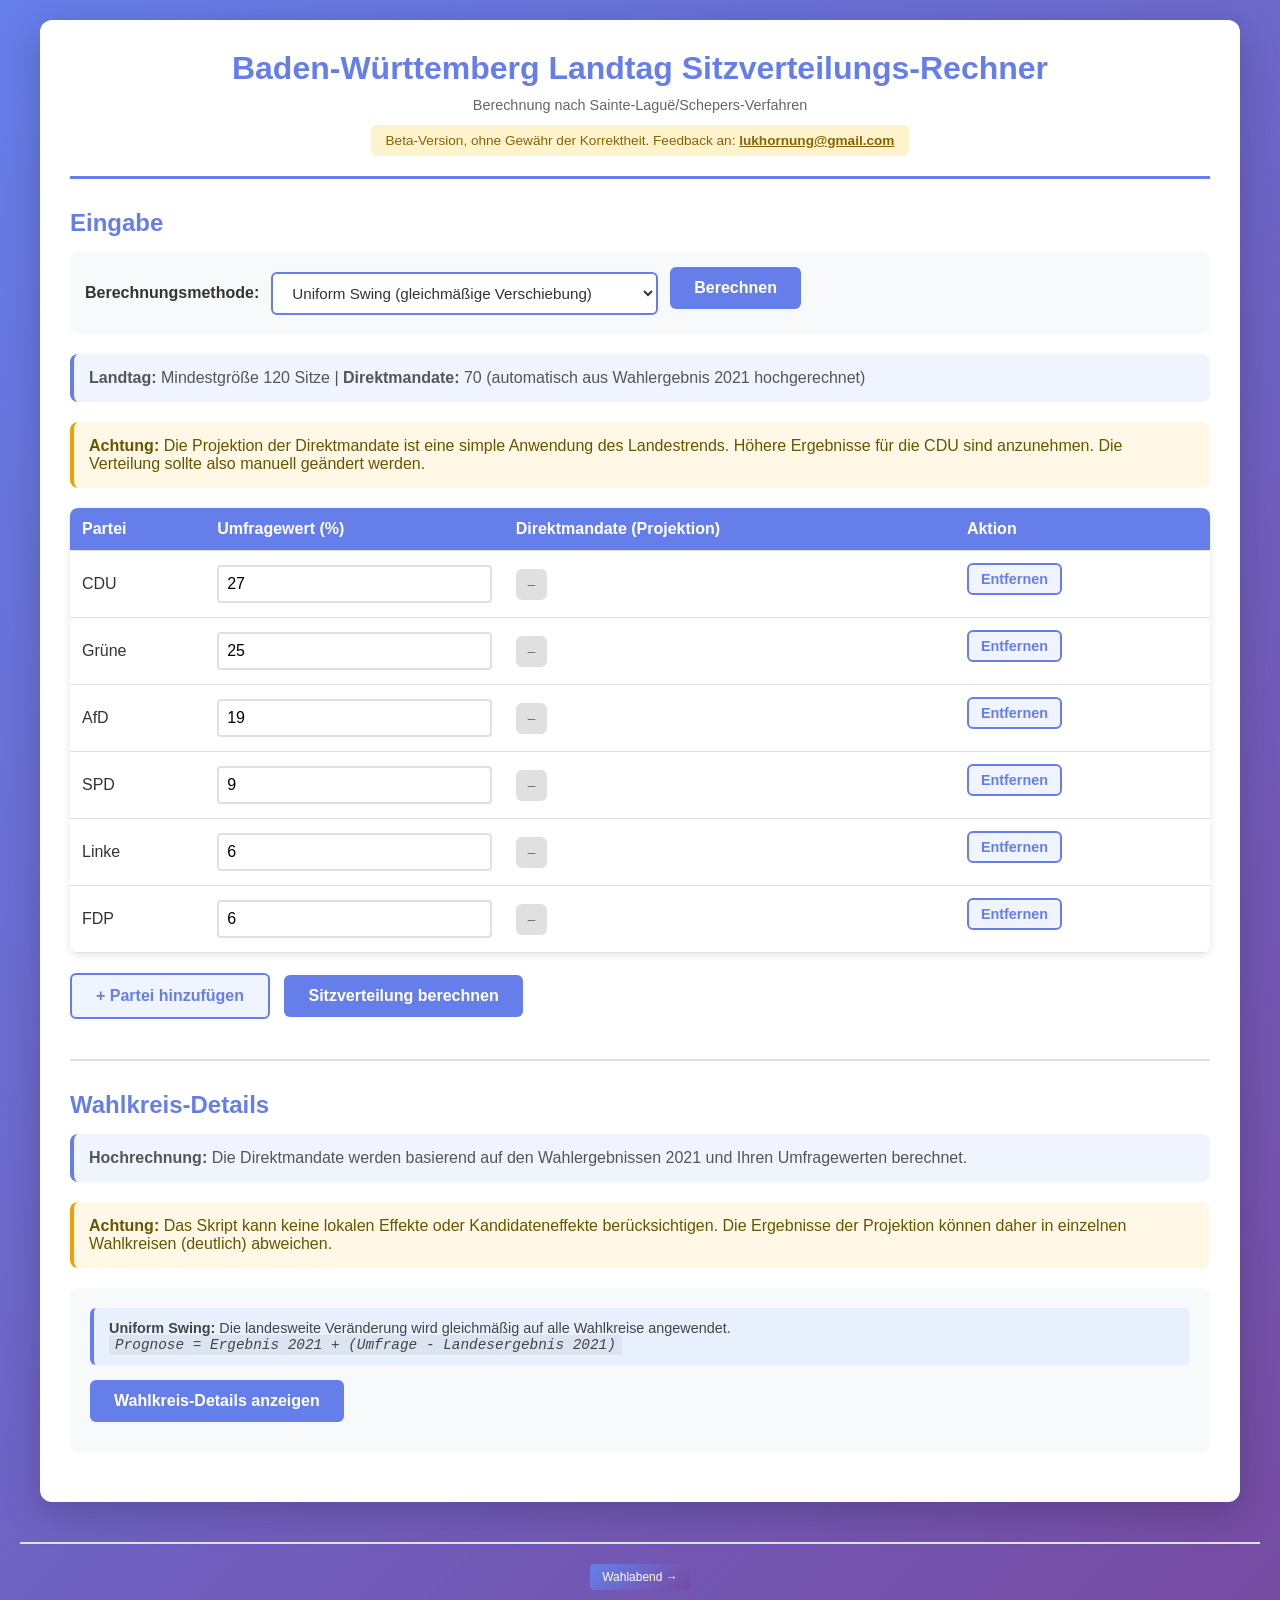
==== index.html @ ccde626b "Wahlabend-Seite überarbeitet und Styles erweitert" ====
<!DOCTYPE html>
<html lang="de">
<head>
    <meta charset="UTF-8">
    <meta name="viewport" content="width=device-width, initial-scale=1.0">
    <title>Baden-Württemberg Landtag Sitzverteilungs-Rechner</title>
    <link rel="stylesheet" href="styles.css">
</head>
<body>
    <div class="container">
        <header>
            <h1>Baden-Württemberg Landtag Sitzverteilungs-Rechner</h1>
            <p class="subtitle">Berechnung nach Sainte-Laguë/Schepers-Verfahren</p>
            <p class="beta-notice">Beta-Version, ohne Gewähr der Korrektheit. Feedback an: <a href="mailto:lukhornung@gmail.com">lukhornung@gmail.com</a></p>
        </header>

        <div class="input-section">
            <h2>Eingabe</h2>
            
            <div id="swing-method-container" class="swing-method-container">
                <label for="swing-method">Berechnungsmethode:</label>
                <select id="swing-method">
                    <option value="uniform">Uniform Swing (gleichmäßige Verschiebung)</option>
                    <option value="hybrid">Wahlkreis-Profil (historische Faktoren 2016/2021)</option>
                </select>
                <button id="calculate-direktmandate-btn" class="btn-primary" onclick="autoCalculateDirektmandate()">Berechnen</button>
            </div>
            
            <div class="info-box">
                <p><strong>Landtag:</strong> Mindestgröße 120 Sitze | <strong>Direktmandate:</strong> 70 (automatisch aus Wahlergebnis 2021 hochgerechnet)</p>
            </div>
            
            <div class="warning-box">
                <p><strong>Achtung:</strong> Die Projektion der Direktmandate ist eine simple Anwendung des Landestrends. Höhere Ergebnisse für die CDU sind anzunehmen. Die Verteilung sollte also manuell geändert werden.</p>
            </div>

            <table id="party-table" class="input-table">
                <thead>
                    <tr>
                        <th>Partei</th>
                        <th>Umfragewert (%)</th>
                        <th>Direktmandate (Projektion)</th>
                        <th>Aktion</th>
                    </tr>
                </thead>
                <tbody id="party-tbody">
                    <!-- Parties will be added here -->
                </tbody>
            </table>
            
            <button id="add-party-btn" class="btn-secondary">+ Partei hinzufügen</button>
            <button id="calculate-btn" class="btn-primary">Sitzverteilung berechnen</button>
            
            <div id="validation-message" class="validation-message"></div>
        </div>

        <div id="results-section" class="results-section hidden">
            <h2>Ergebnis</h2>
            
            <div class="summary-box">
                <div class="summary-item">
                    <span class="summary-label">Gesamtsitze:</span>
                    <span id="total-seats" class="summary-value">0</span>
                </div>
                <div class="summary-item">
                    <span class="summary-label">Überhangmandate:</span>
                    <span id="overhang-seats" class="summary-value">0</span>
                </div>
                <div class="summary-item">
                    <span class="summary-label">Ausgleichsmandate:</span>
                    <span id="compensation-seats" class="summary-value">0</span>
                </div>
            </div>

            <table id="results-table" class="results-table">
                <thead>
                    <tr>
                        <th>Partei</th>
                        <th>Zweitstimmen (%)</th>
                        <th>Direktmandate</th>
                        <th>Gesamtsitze</th>
                        <th>davon Überhang</th>
                        <th>davon Ausgleich</th>
                    </tr>
                </thead>
                <tbody id="results-tbody">
                    <!-- Results will be added here -->
                </tbody>
            </table>

            <div class="coalition-container">
                <h3>Koalitionsrechner</h3>
                <div class="coalition-selector">
                    <p>Wählen Sie die Parteien für Ihre Koalition:</p>
                    <div id="coalition-checkboxes" class="coalition-checkboxes">
                        <!-- Checkboxes will be added here -->
                    </div>
                    <button id="calculate-coalition-btn" class="btn-primary">Koalition berechnen</button>
                </div>
                <div id="coalition-results" class="coalition-results">
                    <!-- Coalition results will be shown here -->
                </div>
            </div>
        </div>

        <div class="prognose-section">
            <h2>Wahlkreis-Details</h2>
            <div class="info-box">
                <p><strong>Hochrechnung:</strong> Die Direktmandate werden basierend auf den Wahlergebnissen 2021 und Ihren Umfragewerten berechnet.</p>
            </div>
            <div class="warning-box">
                <p><strong>Achtung:</strong> Das Skript kann keine lokalen Effekte oder Kandidateneffekte berücksichtigen. Die Ergebnisse der Projektion können daher in einzelnen Wahlkreisen (deutlich) abweichen.</p>
            </div>
            
            <div class="prognose-controls">
                <div class="method-description" id="method-description">
                    <p><strong>Uniform Swing:</strong> Die landesweite Veränderung wird gleichmäßig auf alle Wahlkreise angewendet.<br>
                    <em>Prognose = Ergebnis 2021 + (Umfrage - Landesergebnis 2021)</em></p>
                </div>
                <button id="calculate-prognose-btn" class="btn-primary">Wahlkreis-Details anzeigen</button>
            </div>

            <div id="prognose-summary" class="prognose-summary hidden">
                <h3>Direktmandate-Verteilung</h3>
                <div id="prognose-mandate-overview" class="mandate-overview">
                    <!-- Übersicht wird hier eingefügt -->
                </div>
                <div class="prognose-changes">
                    <span id="prognose-changes-text"></span>
                </div>
            </div>

            <div id="wahlkreis-details" class="wahlkreis-details hidden">
                <div class="wahlkreis-header">
                    <h3>Alle 70 Wahlkreise</h3>
                    <button id="toggle-wahlkreise-btn" class="btn-secondary">Details anzeigen ▼</button>
                </div>
                <div id="wahlkreis-list" class="wahlkreis-list hidden">
                    <!-- Wahlkreis-Liste wird hier eingefügt -->
                </div>
            </div>
        </div>

        <!-- Wahlabend Section -->
        <div class="wahlabend-section hidden" id="wahlabend-section">
            <div class="wahlabend-login" id="wahlabend-login">
                <h2>Wahlabend</h2>
                <p class="wahlabend-description">Zugang zu Live-Wahlergebnissen aus allen Wahlkreisen</p>
                <div class="wahlabend-password-box">
                    <input type="password" id="wahlabend-password" placeholder="Passwort eingeben" autocomplete="off">
                    <button class="btn-primary" onclick="checkWahlabendPassword()">Zugang</button>
                </div>
                <div id="wahlabend-password-error" class="wahlabend-error hidden"></div>
            </div>
            
            <div class="wahlabend-content hidden" id="wahlabend-content">
                <h2>Live-Wahlergebnisse</h2>
                
                <div class="wahlabend-settings">
                    <div class="setting-item">
                        <label>
                            <input type="checkbox" id="use-dummy-data" checked onchange="toggleDummyData()">
                            Dummy-Daten verwenden (für Tests)
                        </label>
                    </div>
                    <div class="setting-item">
                        <button class="btn-primary" onclick="fetchWahlergebnisse()" id="fetch-results-btn">Daten abrufen</button>
                        <button class="btn-secondary" onclick="toggleWahlabendSection()">Schließen</button>
                    </div>
                    <div id="wahlabend-status" class="wahlabend-status"></div>
                </div>

                <div id="wahlabend-results" class="wahlabend-results hidden">
                    <div class="wahlabend-summary">
                        <h3>Direktmandate-Übersicht</h3>
                        <div id="wahlabend-mandate-overview" class="mandate-overview">
                            <!-- Wird dynamisch gefüllt -->
                        </div>
                    </div>

                    <div class="wahlabend-details">
                        <h3>Alle 70 Wahlkreise</h3>
                        <div class="wahlabend-table-container">
                            <table id="wahlabend-table" class="wahlabend-table">
                                <thead>
                                    <tr>
                                        <th>WK</th>
                                        <th>Name</th>
                                        <th>Gewinner</th>
                                        <th>Auszählung</th>
                                        <th>Erststimmen</th>
                                        <th>Vorsprung</th>
                                        <th>Wahrscheinlichkeit</th>
                                        <th>Schnellmeldungen</th>
                                        <th>Status</th>
                                    </tr>
                                </thead>
                                <tbody id="wahlabend-tbody">
                                    <!-- Wird dynamisch gefüllt -->
                                </tbody>
                            </table>
                        </div>
                    </div>
                </div>
            </div>
        </div>
    </div>

    <!-- Wahlkreis Detail Modal -->
    <div id="wahlkreis-modal" class="modal hidden">
        <div class="modal-content">
            <div class="modal-header">
                <h3 id="modal-wahlkreis-name">Wahlkreis</h3>
                <button class="modal-close" onclick="closeWahlkreisModal()">&times;</button>
            </div>
            <div class="modal-body">
                <div class="comparison-container">
                    <div class="comparison-column">
                        <h4>Ergebnis 2021</h4>
                        <div id="modal-ergebnis-2021" class="ergebnis-bars">
                            <!-- 2021 Ergebnisse -->
                        </div>
                        <div class="gewinner-info">
                            <strong>Gewinner:</strong> <span id="modal-gewinner-2021"></span>
                        </div>
                    </div>
                    <div class="comparison-column">
                        <h4>Prognose 2026</h4>
                        <div id="modal-ergebnis-2026" class="ergebnis-bars">
                            <!-- 2026 Prognose -->
                        </div>
                        <div class="gewinner-info">
                            <strong>Gewinner:</strong> <span id="modal-gewinner-2026"></span>
                        </div>
                    </div>
                </div>
            </div>
        </div>
    </div>

    <!-- Footer with Wahlabend Button -->
    <footer class="page-footer">
        <a href="wahlabend.html" class="wahlabend-toggle" style="text-decoration:none">Wahlabend →</a>
    </footer>

    <script src="script.js"></script>
</body>
</html>
---- styles.css ----
* {
    margin: 0;
    padding: 0;
    box-sizing: border-box;
}

body {
    font-family: -apple-system, BlinkMacSystemFont, 'Segoe UI', Roboto, 'Helvetica Neue', Arial, sans-serif;
    background: linear-gradient(135deg, #667eea 0%, #764ba2 100%);
    min-height: 100vh;
    padding: 20px;
    color: #333;
}

.container {
    max-width: 1200px;
    margin: 0 auto;
    background: white;
    border-radius: 12px;
    box-shadow: 0 10px 40px rgba(0, 0, 0, 0.2);
    padding: 30px;
}

header {
    text-align: center;
    margin-bottom: 30px;
    padding-bottom: 20px;
    border-bottom: 3px solid #667eea;
}

header h1 {
    color: #667eea;
    font-size: 2em;
    margin-bottom: 10px;
}

.subtitle {
    color: #666;
    font-size: 0.9em;
}

.beta-notice {
    margin-top: 12px;
    padding: 8px 15px;
    background: #fff3cd;
    color: #856404;
    border-radius: 6px;
    font-size: 0.85em;
    display: inline-block;
}

.beta-notice a {
    color: #856404;
    font-weight: 600;
}

.input-section {
    margin-bottom: 30px;
}

/* Mode Selector Styles */

.swing-method-container {
    display: flex;
    align-items: center;
    gap: 12px;
    margin-bottom: 20px;
    padding: 15px;
    background: #f8f9fa;
    border-radius: 8px;
    flex-wrap: wrap;
}

.swing-method-container label {
    font-weight: 600;
    color: #333;
}

.swing-method-container select {
    padding: 10px 15px;
    border: 2px solid #667eea;
    border-radius: 6px;
    font-size: 0.95em;
    background: white;
    color: #333;
    cursor: pointer;
    min-width: 280px;
}

.swing-method-container select:focus {
    outline: none;
    border-color: #764ba2;
}

.info-box {
    background: #f0f4ff;
    padding: 15px;
    border-radius: 8px;
    margin-bottom: 20px;
    border-left: 4px solid #667eea;
}

.info-box p {
    margin: 0;
    color: #555;
}

.warning-box {
    background: #fff8e6;
    padding: 15px;
    border-radius: 8px;
    margin-bottom: 20px;
    border-left: 4px solid #f0a000;
}

.warning-box p {
    margin: 0;
    color: #665500;
}

h2 {
    color: #667eea;
    margin-bottom: 15px;
    font-size: 1.5em;
}

h3 {
    color: #667eea;
    margin-bottom: 15px;
    font-size: 1.2em;
}

.input-table {
    width: 100%;
    border-collapse: collapse;
    margin-bottom: 20px;
    background: white;
    box-shadow: 0 2px 8px rgba(0, 0, 0, 0.1);
    border-radius: 8px;
    overflow: hidden;
}

.input-table thead {
    background: #667eea;
    color: white;
}

.input-table th,
.input-table td {
    padding: 12px;
    text-align: left;
    border-bottom: 1px solid #e0e0e0;
}

.input-table th {
    font-weight: 600;
}

.input-table tbody tr:hover {
    background: #f8f9ff;
}

.input-table input {
    width: 100%;
    padding: 8px;
    border: 2px solid #e0e0e0;
    border-radius: 4px;
    font-size: 1em;
    transition: border-color 0.3s;
}

.input-table input:focus {
    outline: none;
    border-color: #667eea;
}

.btn-primary,
.btn-secondary {
    padding: 12px 24px;
    border: none;
    border-radius: 6px;
    font-size: 1em;
    font-weight: 600;
    cursor: pointer;
    transition: all 0.3s;
    margin-right: 10px;
    margin-bottom: 10px;
}

.btn-primary {
    background: #667eea;
    color: white;
}

.btn-primary:hover {
    background: #5568d3;
    transform: translateY(-2px);
    box-shadow: 0 4px 12px rgba(102, 126, 234, 0.4);
}

.btn-secondary {
    background: #f0f4ff;
    color: #667eea;
    border: 2px solid #667eea;
}

.btn-secondary:hover {
    background: #e0e8ff;
}

.validation-message {
    margin-top: 15px;
    padding: 12px;
    border-radius: 6px;
    display: none;
}

.validation-message.error {
    display: block;
    background: #fee;
    color: #c33;
    border-left: 4px solid #c33;
}

.validation-message.success {
    display: block;
    background: #efe;
    color: #3c3;
    border-left: 4px solid #3c3;
}

.results-section {
    margin-top: 30px;
    padding-top: 30px;
    border-top: 2px solid #e0e0e0;
}

.results-section.hidden {
    display: none;
}

.summary-box {
    display: flex;
    gap: 20px;
    margin-bottom: 25px;
    flex-wrap: wrap;
}

.summary-item {
    flex: 1;
    min-width: 200px;
    background: linear-gradient(135deg, #667eea 0%, #764ba2 100%);
    color: white;
    padding: 20px;
    border-radius: 8px;
    text-align: center;
    box-shadow: 0 4px 12px rgba(102, 126, 234, 0.3);
}

.summary-label {
    display: block;
    font-size: 0.9em;
    opacity: 0.9;
    margin-bottom: 8px;
}

.summary-value {
    display: block;
    font-size: 2em;
    font-weight: bold;
}

.results-table {
    width: 100%;
    border-collapse: collapse;
    margin-bottom: 30px;
    background: white;
    box-shadow: 0 2px 8px rgba(0, 0, 0, 0.1);
    border-radius: 8px;
    overflow: hidden;
}

.results-table thead {
    background: #667eea;
    color: white;
}

.results-table th,
.results-table td {
    padding: 12px;
    text-align: left;
    border-bottom: 1px solid #e0e0e0;
}

.results-table th {
    font-weight: 600;
}

.results-table tbody tr:hover {
    background: #f8f9ff;
}

.results-table .party-name {
    font-weight: 600;
}

.visualization-container {
    margin-top: 30px;
}

.parliament-visualization {
    background: #f8f9fa;
    border-radius: 12px;
    padding: 30px;
    min-height: 500px;
    display: flex;
    flex-direction: column;
    align-items: center;
    justify-content: flex-start;
    position: relative;
}

#parliament-canvas {
    max-width: 100%;
    width: 100%;
    height: auto;
    display: block;
    border-radius: 8px;
}

.parliament-legend {
    margin-top: 20px;
    display: flex;
    flex-wrap: wrap;
    gap: 15px;
    justify-content: center;
    width: 100%;
}

.legend-item {
    display: flex;
    align-items: center;
    gap: 8px;
    padding: 8px 12px;
    background: white;
    border-radius: 6px;
    box-shadow: 0 2px 4px rgba(0, 0, 0, 0.1);
}

.legend-color {
    width: 20px;
    height: 20px;
    border-radius: 4px;
    display: inline-block;
}

.legend-text {
    font-size: 0.9em;
    font-weight: 500;
}

.coalition-container {
    margin-top: 30px;
    padding-top: 30px;
    border-top: 2px solid #e0e0e0;
}

.coalition-selector {
    background: #f8f9fa;
    padding: 20px;
    border-radius: 8px;
    margin-bottom: 20px;
}

.coalition-selector p {
    margin-bottom: 15px;
    font-weight: 600;
    color: #333;
}

.coalition-checkboxes {
    display: flex;
    flex-wrap: wrap;
    gap: 15px;
    margin-bottom: 20px;
}

.coalition-checkbox-wrapper {
    display: flex;
    align-items: center;
}

.coalition-checkbox {
    margin-right: 8px;
    width: 18px;
    height: 18px;
    cursor: pointer;
}

.coalition-label {
    display: flex;
    align-items: center;
    gap: 8px;
    cursor: pointer;
    font-size: 0.95em;
    user-select: none;
}

.coalition-results {
    margin-top: 15px;
}

.coalition-message {
    padding: 15px;
    background: #fff3cd;
    border-left: 4px solid #ffc107;
    border-radius: 4px;
    color: #856404;
}

.coalition-card {
    background: white;
    border-radius: 8px;
    padding: 15px;
    box-shadow: 0 2px 8px rgba(0, 0, 0, 0.1);
    border-left: 4px solid #667eea;
    transition: transform 0.2s, box-shadow 0.2s;
}

.coalition-card:hover {
    transform: translateY(-2px);
    box-shadow: 0 4px 12px rgba(0, 0, 0, 0.15);
}

.coalition-card.majority {
    border-left-color: #28a745;
    background: linear-gradient(to right, #f0fff4 0%, white 10%);
}

.coalition-card.minority {
    border-left-color: #dc3545;
    background: linear-gradient(to right, #fff5f5 0%, white 10%);
}

.coalition-title {
    font-weight: 600;
    font-size: 1.1em;
    margin-bottom: 8px;
    color: #333;
}

.coalition-parties {
    font-size: 0.9em;
    color: #666;
    margin-bottom: 8px;
}

.coalition-seats {
    font-size: 1.2em;
    font-weight: bold;
    color: #667eea;
}

.coalition-card.majority .coalition-seats {
    color: #28a745;
}

.coalition-card.minority .coalition-seats {
    color: #dc3545;
}

.coalition-status {
    font-size: 0.85em;
    margin-top: 5px;
    font-weight: 600;
}

.coalition-card.majority .coalition-status {
    color: #28a745;
}

.coalition-card.minority .coalition-status {
    color: #dc3545;
}

.coalition-details {
    font-size: 0.85em;
    color: #666;
    margin: 8px 0;
    line-height: 1.6;
}

/* Party colors */
.party-cdu { background: #000000; }
.party-gruene { background: #64a12d; }
.party-spd { background: #e3000f; }
.party-afd { background: #009ee0; }
.party-fdp { background: #ffed00; color: #333; }
.party-linke { background: #be3075; }
.party-other { background: #888888; }

@media (max-width: 768px) {
    .container {
        padding: 15px;
    }
    
    header h1 {
        font-size: 1.5em;
    }
    
    .input-table,
    .results-table {
        font-size: 0.9em;
    }
    
    .input-table th,
    .input-table td,
    .results-table th,
    .results-table td {
        padding: 8px;
    }
    
    .summary-box {
        flex-direction: column;
    }
    
    .seat {
        width: 30px;
        height: 30px;
        font-size: 0.75em;
    }
}

.hidden {
    display: none !important;
}

/* Direktmandate Cell Styles */
.direktmandate-cell {
    text-align: center;
}

.direktmandate-value {
    display: inline-block;
    background: #667eea;
    color: white;
    padding: 8px 16px;
    border-radius: 6px;
    font-weight: bold;
    font-size: 1.1em;
    min-width: 40px;
}

.direktmandate-placeholder {
    display: inline-block;
    background: #e0e0e0;
    color: #666;
    padding: 8px 12px;
    border-radius: 6px;
    font-size: 0.85em;
    font-style: italic;
}

/* Prognose Section Styles */
.prognose-section {
    margin-top: 30px;
    padding-top: 30px;
    border-top: 2px solid #e0e0e0;
}

.prognose-controls {
    background: #f8f9fa;
    padding: 20px;
    border-radius: 8px;
    margin-bottom: 20px;
}

.swing-selector {
    display: flex;
    align-items: center;
    gap: 12px;
    margin-bottom: 15px;
    flex-wrap: wrap;
}

.swing-selector label {
    font-weight: 600;
    color: #333;
}

.swing-selector select {
    padding: 10px 15px;
    border: 2px solid #e0e0e0;
    border-radius: 6px;
    font-size: 1em;
    background: white;
    cursor: pointer;
    min-width: 300px;
}

.swing-selector select:focus {
    outline: none;
    border-color: #667eea;
}

.method-info {
    cursor: help;
    color: #667eea;
    font-size: 1.2em;
}

.method-description {
    background: #e8f0fe;
    padding: 12px 15px;
    border-radius: 6px;
    margin-bottom: 15px;
    border-left: 4px solid #667eea;
    font-size: 0.9em;
}

.method-description p {
    margin: 0;
    color: #444;
}

.method-description em {
    font-family: 'Courier New', monospace;
    background: rgba(0,0,0,0.05);
    padding: 2px 6px;
    border-radius: 3px;
}

.prognose-summary {
    background: white;
    border: 2px solid #667eea;
    border-radius: 8px;
    padding: 20px;
    margin-bottom: 20px;
}

.prognose-summary h3 {
    margin-top: 0;
    color: #667eea;
}

.mandate-overview {
    display: flex;
    flex-wrap: wrap;
    gap: 15px;
    margin-bottom: 15px;
}

.mandate-card {
    background: #f8f9fa;
    border-radius: 8px;
    padding: 15px 20px;
    min-width: 120px;
    text-align: center;
    border-left: 4px solid #888;
    transition: transform 0.2s;
}

.mandate-card:hover {
    transform: translateY(-2px);
}

.mandate-card.party-cdu { border-left-color: #000000; }
.mandate-card.party-gruene { border-left-color: #64a12d; }
.mandate-card.party-spd { border-left-color: #e3000f; }
.mandate-card.party-afd { border-left-color: #009ee0; }
.mandate-card.party-fdp { border-left-color: #ffed00; }
.mandate-card.party-linke { border-left-color: #be3075; }

.mandate-card .party-name {
    font-weight: 600;
    margin-bottom: 5px;
    color: #333;
}

.mandate-card .mandate-count {
    font-size: 2em;
    font-weight: bold;
    color: #667eea;
}

.mandate-card .mandate-change {
    font-size: 0.85em;
    margin-top: 5px;
}

.mandate-card .mandate-change.positive {
    color: #28a745;
}

.mandate-card .mandate-change.negative {
    color: #dc3545;
}

.mandate-card .mandate-change.neutral {
    color: #666;
}

.prognose-changes {
    background: #fff3cd;
    padding: 10px 15px;
    border-radius: 6px;
    font-size: 0.9em;
    color: #856404;
}

.wahlkreis-details {
    background: #f8f9fa;
    border-radius: 8px;
    padding: 15px 20px;
}

.wahlkreis-header {
    display: flex;
    justify-content: space-between;
    align-items: center;
    margin-bottom: 10px;
}

.wahlkreis-header h3 {
    margin: 0;
}

.wahlkreis-list {
    max-height: 500px;
    overflow-y: auto;
    border: 1px solid #e0e0e0;
    border-radius: 6px;
    background: white;
}

.wahlkreis-item {
    display: flex;
    justify-content: space-between;
    align-items: center;
    padding: 12px 15px;
    border-bottom: 1px solid #f0f0f0;
    transition: background 0.2s;
}

.wahlkreis-item:last-child {
    border-bottom: none;
}

.wahlkreis-item:hover {
    background: #f8f9ff;
}

.wahlkreis-item.changed {
    background: #fff8e6;
}

.wahlkreis-item.changed:hover {
    background: #fff3cd;
}

.wahlkreis-info {
    flex: 1;
}

.wahlkreis-name {
    font-weight: 600;
    color: #333;
}

.wahlkreis-id {
    font-size: 0.85em;
    color: #666;
    margin-left: 8px;
}

.wahlkreis-result {
    display: flex;
    align-items: center;
    gap: 15px;
}

.wahlkreis-winner {
    padding: 4px 12px;
    border-radius: 4px;
    font-weight: 600;
    font-size: 0.9em;
    color: white;
}

.wahlkreis-winner.party-cdu { background: #000000; }
.wahlkreis-winner.party-gruene { background: #64a12d; }
.wahlkreis-winner.party-spd { background: #e3000f; }
.wahlkreis-winner.party-afd { background: #009ee0; }
.wahlkreis-winner.party-fdp { background: #ffed00; color: #333; }
.wahlkreis-winner.party-linke { background: #be3075; }

.wahlkreis-margin {
    font-size: 0.85em;
    color: #666;
    min-width: 80px;
    text-align: right;
}

.wahlkreis-change {
    font-size: 0.8em;
    padding: 2px 8px;
    border-radius: 3px;
    background: #dc3545;
    color: white;
}

/* Wahlkreis Modal Styles */
.modal {
    position: fixed;
    top: 0;
    left: 0;
    width: 100%;
    height: 100%;
    background: rgba(0, 0, 0, 0.6);
    display: flex;
    align-items: center;
    justify-content: center;
    z-index: 1000;
}

.modal.hidden {
    display: none;
}

.modal-content {
    background: white;
    border-radius: 12px;
    max-width: 700px;
    width: 90%;
    max-height: 90vh;
    overflow-y: auto;
    box-shadow: 0 20px 60px rgba(0, 0, 0, 0.3);
}

.modal-header {
    display: flex;
    justify-content: space-between;
    align-items: center;
    padding: 20px 25px;
    border-bottom: 2px solid #667eea;
    background: linear-gradient(135deg, #667eea 0%, #764ba2 100%);
    color: white;
    border-radius: 12px 12px 0 0;
}

.modal-header h3 {
    margin: 0;
    font-size: 1.3em;
    color: white;
}

.modal-close {
    background: none;
    border: none;
    font-size: 2em;
    color: white;
    cursor: pointer;
    line-height: 1;
    padding: 0;
    opacity: 0.8;
    transition: opacity 0.2s;
}

.modal-close:hover {
    opacity: 1;
}

.modal-body {
    padding: 25px;
}

.comparison-container {
    display: grid;
    grid-template-columns: 1fr 1fr;
    gap: 25px;
}

.comparison-column {
    background: #f8f9fa;
    border-radius: 8px;
    padding: 20px;
}

.comparison-column h4 {
    margin: 0 0 15px 0;
    color: #667eea;
    font-size: 1.1em;
    text-align: center;
    padding-bottom: 10px;
    border-bottom: 2px solid #e0e0e0;
}

.ergebnis-bars {
    display: flex;
    flex-direction: column;
    gap: 10px;
}

.ergebnis-row {
    display: flex;
    align-items: center;
    gap: 10px;
}

.ergebnis-party {
    width: 60px;
    font-weight: 600;
    font-size: 0.9em;
}

.ergebnis-bar-container {
    flex: 1;
    height: 24px;
    background: #e0e0e0;
    border-radius: 4px;
    overflow: hidden;
    position: relative;
}

.ergebnis-bar {
    height: 100%;
    border-radius: 4px;
    transition: width 0.3s ease;
}

.ergebnis-bar.party-cdu { background: #000000; }
.ergebnis-bar.party-gruene { background: #64a12d; }
.ergebnis-bar.party-spd { background: #e3000f; }
.ergebnis-bar.party-afd { background: #009ee0; }
.ergebnis-bar.party-fdp { background: #ffed00; }
.ergebnis-bar.party-linke { background: #be3075; }

.ergebnis-value {
    width: 50px;
    text-align: right;
    font-weight: 600;
    font-size: 0.9em;
}

.gewinner-info {
    margin-top: 15px;
    padding-top: 15px;
    border-top: 2px solid #e0e0e0;
    text-align: center;
    font-size: 1em;
}

.gewinner-info span {
    display: inline-block;
    padding: 4px 12px;
    border-radius: 4px;
    color: white;
    font-weight: 600;
    margin-left: 8px;
}

.gewinner-info span.party-cdu { background: #000000; }
.gewinner-info span.party-gruene { background: #64a12d; }
.gewinner-info span.party-spd { background: #e3000f; }
.gewinner-info span.party-afd { background: #009ee0; }
.gewinner-info span.party-fdp { background: #ffed00; color: #333; }
.gewinner-info span.party-linke { background: #be3075; }

.wahlkreis-item {
    cursor: pointer;
}

.wahlkreis-item:hover {
    background: #e8f0fe;
}

/* Wahlabend Section Styles */
.wahlabend-section {
    margin-top: 40px;
    padding-top: 30px;
    border-top: 3px solid #667eea;
}

.wahlabend-login {
    background: linear-gradient(135deg, #667eea 0%, #764ba2 100%);
    color: white;
    padding: 30px;
    border-radius: 12px;
    text-align: center;
    box-shadow: 0 4px 12px rgba(102, 126, 234, 0.3);
}

.wahlabend-login h2 {
    color: white;
    margin-bottom: 10px;
}

.wahlabend-description {
    margin-bottom: 20px;
    opacity: 0.9;
    font-size: 0.95em;
}

.wahlabend-password-box {
    display: flex;
    gap: 10px;
    max-width: 400px;
    margin: 0 auto;
    flex-wrap: wrap;
    justify-content: center;
}

.wahlabend-password-box input {
    flex: 1;
    min-width: 200px;
    padding: 12px 15px;
    border: 2px solid rgba(255, 255, 255, 0.3);
    border-radius: 6px;
    font-size: 1em;
    background: rgba(255, 255, 255, 0.95);
    color: #333;
}

.wahlabend-password-box input:focus {
    outline: none;
    border-color: white;
    background: white;
}

.wahlabend-error {
    margin-top: 15px;
    padding: 10px 15px;
    background: rgba(220, 53, 69, 0.9);
    border-radius: 6px;
    font-size: 0.9em;
}

.wahlabend-content {
    background: white;
    border-radius: 12px;
    padding: 25px;
    margin-top: 20px;
    box-shadow: 0 2px 8px rgba(0, 0, 0, 0.1);
}

.wahlabend-content h2 {
    margin-top: 0;
}

.wahlabend-settings {
    background: #f8f9fa;
    padding: 20px;
    border-radius: 8px;
    margin-bottom: 25px;
    display: flex;
    flex-wrap: wrap;
    gap: 15px;
    align-items: center;
}

.setting-item {
    display: flex;
    align-items: center;
    gap: 10px;
}

.setting-item label {
    font-weight: 600;
    color: #333;
    white-space: nowrap;
}

.setting-item input {
    padding: 10px 15px;
    border: 2px solid #667eea;
    border-radius: 6px;
    font-size: 1em;
    width: 150px;
}

.setting-item input:focus {
    outline: none;
    border-color: #764ba2;
}

.wahlabend-status {
    width: 100%;
    padding: 10px 15px;
    border-radius: 6px;
    font-size: 0.9em;
    margin-top: 10px;
}

.wahlabend-status.info {
    background: #e8f0fe;
    color: #1967d2;
    border-left: 4px solid #1967d2;
}

.wahlabend-status.error {
    background: #fee;
    color: #c33;
    border-left: 4px solid #c33;
}

.wahlabend-status.success {
    background: #efe;
    color: #3c3;
    border-left: 4px solid #3c3;
}

.wahlabend-results {
    margin-top: 25px;
}

.wahlabend-summary {
    margin-bottom: 30px;
}

.wahlabend-summary h3 {
    margin-bottom: 15px;
}

.wahlabend-details h3 {
    margin-bottom: 15px;
}

.wahlabend-table-container {
    overflow-x: auto;
    border-radius: 8px;
    box-shadow: 0 2px 8px rgba(0, 0, 0, 0.1);
}

.wahlabend-table {
    width: 100%;
    border-collapse: collapse;
    background: white;
    min-width: 800px;
}

.wahlabend-table thead {
    background: #667eea;
    color: white;
    position: sticky;
    top: 0;
}

.wahlabend-table th,
.wahlabend-table td {
    padding: 12px;
    text-align: left;
    border-bottom: 1px solid #e0e0e0;
}

.wahlabend-table th {
    font-weight: 600;
    font-size: 0.9em;
}

.wahlabend-table tbody tr:hover {
    background: #f8f9ff;
}

.wahlabend-table tbody tr.pending {
    opacity: 0.6;
    background: #f8f9fa;
}

.wahlabend-table tbody tr.error {
    background: #fff5f5;
}

.wahlabend-table .wk-id {
    font-weight: 600;
    color: #667eea;
    text-align: center;
    width: 50px;
}

.wahlabend-table .wk-name {
    font-weight: 600;
    min-width: 150px;
}

.wahlabend-table .wk-winner {
    padding: 4px 10px;
    border-radius: 4px;
    font-weight: 600;
    font-size: 0.9em;
    color: white;
    display: inline-block;
    min-width: 60px;
    text-align: center;
}

.wahlabend-table .wk-winner.party-cdu { background: #000000; }
.wahlabend-table .wk-winner.party-gruene { background: #64a12d; }
.wahlabend-table .wk-winner.party-spd { background: #e3000f; }
.wahlabend-table .wk-winner.party-afd { background: #009ee0; }
.wahlabend-table .wk-winner.party-fdp { background: #ffed00; color: #333; }
.wahlabend-table .wk-winner.party-linke { background: #be3075; }
.wahlabend-table .wk-winner.party-other { background: #888888; }

.wahlabend-table .wk-stimmen {
    text-align: right;
    font-family: 'Courier New', monospace;
    font-size: 0.9em;
}

.wahlabend-table .wk-auszahlung {
    text-align: right;
    font-weight: 600;
    color: #764ba2;
    font-size: 0.9em;
}

.wahlabend-table .wk-vorsprung {
    text-align: right;
    font-weight: 600;
    color: #667eea;
}

.wahlabend-table .wk-wahrscheinlichkeit {
    text-align: right;
    font-weight: 600;
    font-size: 0.9em;
}

.wahlabend-table .wk-wahrscheinlichkeit.probability-high {
    color: #28a745;
}

.wahlabend-table .wk-wahrscheinlichkeit.probability-medium {
    color: #ffc107;
}

.wahlabend-table .wk-wahrscheinlichkeit.probability-low {
    color: #fd7e14;
}

.wahlabend-table .wk-wahrscheinlichkeit.probability-very-low {
    color: #dc3545;
}

.wahlabend-table .wk-schnellmeldungen {
    text-align: center;
    font-size: 0.85em;
    color: #666;
}

.wahlabend-table .wk-status {
    text-align: center;
    font-size: 0.85em;
}

.wahlabend-table .status-badge {
    display: inline-block;
    padding: 4px 8px;
    border-radius: 4px;
    font-weight: 600;
    font-size: 0.8em;
}

.status-badge.complete {
    background: #d4edda;
    color: #155724;
}

.status-badge.partial {
    background: #fff3cd;
    color: #856404;
}

.status-badge.pending {
    background: #e2e3e5;
    color: #383d41;
}

.status-badge.error {
    background: #f8d7da;
    color: #721c24;
}

/* Footer */
.page-footer {
    margin-top: 40px;
    padding-top: 20px;
    border-top: 2px solid #e0e0e0;
    text-align: center;
}

/* Wahlabend Toggle Button */
.wahlabend-toggle {
    padding: 6px 12px;
    background: linear-gradient(135deg, #667eea 0%, #764ba2 100%);
    color: white;
    border: none;
    border-radius: 4px;
    font-size: 0.75em;
    font-weight: 500;
    cursor: pointer;
    transition: all 0.2s;
    display: inline-block;
}

.wahlabend-toggle:hover {
    background: linear-gradient(135deg, #5568d3 0%, #6a4190 100%);
    transform: translateY(-1px);
}

.wahlabend-toggle:active {
    transform: translateY(0);
}

@media (max-width: 768px) {
    .comparison-container {
        grid-template-columns: 1fr;
    }
    
    .swing-selector {
        flex-direction: column;
        align-items: flex-start;
    }
    
    .swing-selector select {
        min-width: 100%;
    }
    
    .mandate-overview {
        justify-content: center;
    }
    
    .wahlkreis-item {
        flex-direction: column;
        align-items: flex-start;
        gap: 10px;
    }
    
    .wahlkreis-result {
        width: 100%;
        justify-content: space-between;
    }
    
    .wahlabend-password-box {
        flex-direction: column;
    }
    
    .wahlabend-password-box input {
        width: 100%;
    }
    
    .wahlabend-settings {
        flex-direction: column;
        align-items: flex-start;
    }
    
    .setting-item {
        width: 100%;
        flex-direction: column;
        align-items: flex-start;
    }
    
    .setting-item input {
        width: 100%;
    }
    
    .wahlabend-table-container {
        overflow-x: scroll;
    }
    
    .wahlabend-toggle {
        padding: 5px 10px;
        font-size: 0.7em;
    }
}

/* ============================================================
   WAHLABEND STANDALONE PAGE (wahlabend.html)
   ============================================================ */

/* Datenquelle-Panel */
.wa-datasource {
    background: #f8f9fa;
    border: 1px solid #dee2e6;
    border-radius: 10px;
    padding: 20px 24px;
    margin-bottom: 24px;
}

.wa-input-row {
    display: flex;
    gap: 16px;
    flex-wrap: wrap;
    margin-bottom: 12px;
}

.wa-input-group {
    display: flex;
    align-items: center;
    gap: 8px;
    flex: 1;
    min-width: 260px;
}

.wa-input-group label {
    font-weight: 600;
    color: #444;
    white-space: nowrap;
    font-size: 0.9em;
}

.wa-url-input {
    flex: 1;
    padding: 8px 10px;
    border: 2px solid #dee2e6;
    border-radius: 6px;
    font-size: 0.9em;
    color: #333;
}

.wa-url-input:focus {
    outline: none;
    border-color: #667eea;
}

.wa-refresh-row {
    display: flex;
    align-items: center;
    gap: 8px;
    flex-wrap: wrap;
    font-size: 0.9em;
    color: #555;
    margin-top: 4px;
}

.wa-interval-input {
    width: 55px;
    padding: 4px 6px;
    border: 1px solid #ccc;
    border-radius: 4px;
    font-size: 0.9em;
    text-align: center;
}

/* Countdown-Anzeige */
.wa-countdown {
    background: #e8f0fe;
    border: 1px solid #667eea;
    color: #667eea;
    padding: 3px 10px;
    border-radius: 12px;
    font-size: 0.85em;
    font-weight: 600;
}

/* Auszählungsstand-Banner */
.wa-stand {
    background: linear-gradient(135deg, #667eea 0%, #764ba2 100%);
    color: white;
    border-radius: 10px;
    padding: 16px 22px;
    margin-bottom: 24px;
}

.wa-stand-inner {
    display: flex;
    justify-content: space-between;
    align-items: baseline;
    flex-wrap: wrap;
    gap: 4px;
    margin-bottom: 10px;
}

.wa-stand-label {
    font-weight: 600;
    margin-right: 4px;
}

.wa-stand-text {
    font-size: 1.05em;
}

.wa-stand-time {
    font-size: 0.85em;
    opacity: 0.85;
}

.wa-progress-bar {
    background: rgba(255, 255, 255, 0.3);
    border-radius: 6px;
    height: 10px;
    overflow: hidden;
}

.wa-progress-fill {
    background: white;
    height: 100%;
    border-radius: 6px;
    transition: width 0.6s ease;
}

/* Sektionen */
.wa-section {
    background: white;
    border: 1px solid #e9ecef;
    border-radius: 10px;
    padding: 24px;
    margin-bottom: 28px;
}

.wa-section h2 {
    color: #667eea;
    margin: 0 0 18px 0;
    padding-bottom: 10px;
    border-bottom: 2px solid #667eea;
    display: flex;
    align-items: center;
    gap: 12px;
}

/* Badge neben der Überschrift (z.B. "12 / 70") */
.wa-section-badge {
    font-size: 0.6em;
    font-weight: 600;
    background: #667eea;
    color: white;
    padding: 3px 10px;
    border-radius: 12px;
    vertical-align: middle;
}

/* Leerer Zustand */
.wa-no-data {
    color: #888;
    font-style: italic;
    text-align: center;
    padding: 20px;
    margin: 0;
}

/* Koalitionsergebnis */
.wa-coalition-result {
    padding: 14px 18px;
    border-radius: 8px;
    margin-top: 14px;
    font-size: 1em;
    display: flex;
    align-items: center;
    flex-wrap: wrap;
    gap: 10px;
}

.wa-coalition-yes {
    background: #d4edda;
    border-left: 4px solid #28a745;
}

.wa-coalition-no {
    background: #f8d7da;
    border-left: 4px solid #dc3545;
}

.wa-majority-badge {
    display: inline-block;
    padding: 4px 12px;
    border-radius: 12px;
    font-size: 0.9em;
    font-weight: 600;
}

.wa-majority-yes {
    background: #28a745;
    color: white;
}

.wa-majority-no {
    background: #dc3545;
    color: white;
}

/* ============================================================
   WAHLERGEBNIS-SEKTION (Gesamtsitze-Karten)
   ============================================================ */

.wa-ergebnis-card .mandate-count {
    font-size: 2.4em;
    font-weight: 800;
    line-height: 1;
    margin: 6px 0 4px;
    color: #1a1a2e;
}

.wa-ergebnis-breakdown {
    display: flex;
    flex-wrap: wrap;
    gap: 6px 12px;
    font-size: 0.78em;
    color: #555;
    margin-top: 4px;
}

.wa-ueberhang-hint {
    color: #e67e22;
    font-weight: 600;
}

.wa-ergebnis-pct {
    font-size: 0.75em;
    color: #888;
    margin-top: 5px;
}

.wa-majority-line {
    margin-top: 18px;
    padding: 10px 16px;
    background: #fff3cd;
    border: 1px solid #ffc107;
    border-radius: 8px;
    font-size: 0.88em;
    color: #856404;
    font-weight: 500;
    text-align: center;
}

/* ============================================================
   PROGNOSE / UNIFIED SITZVERTEILUNG
   ============================================================ */

.wa-prognose-badge {
    display: inline-block;
    font-size: 0.6em;
    font-weight: 700;
    letter-spacing: 0.05em;
    text-transform: uppercase;
    background: #667eea;
    color: white;
    border-radius: 6px;
    padding: 3px 8px;
    vertical-align: middle;
    margin-left: 8px;
}

.wa-sv-summary {
    display: flex;
    flex-wrap: wrap;
    gap: 8px 20px;
    margin-bottom: 16px;
    font-size: 0.9em;
    color: #333;
}

.wa-sv-huerde {
    color: #856404;
    font-size: 0.88em;
}

.wa-sv-legend {
    display: flex;
    gap: 20px;
    justify-content: center;
    margin-top: 14px;
    font-size: 0.82em;
    color: #555;
}

.wa-legend-item {
    display: flex;
    align-items: center;
    gap: 6px;
}

.wa-legend-solid {
    display: inline-block;
    width: 20px;
    height: 12px;
    background: #667eea;
    border-radius: 2px;
}

.wa-legend-hatched {
    display: inline-block;
    width: 20px;
    height: 12px;
    background: #667eea;
    border-radius: 2px;
    opacity: 0.6;
    background-image: repeating-linear-gradient(
        -45deg,
        rgba(255,255,255,0.25) 0px,
        rgba(255,255,255,0.25) 3px,
        transparent 3px,
        transparent 7px
    );
}

/* Schraffierter Hochrechnungs-Balken (sitzt oben auf dem soliden Balken) */
.wa-prognose-bar {
    opacity: 0.6;
    background-image: repeating-linear-gradient(
        -45deg,
        rgba(255,255,255,0.25) 0px,
        rgba(255,255,255,0.25) 3px,
        transparent 3px,
        transparent 7px
    ) !important;
    border-radius: 4px 4px 0 0;
}

/* Solider Balken unter einem Prognose-Balken: obere Ecken gerade */
.wa-prognose-bar + .wa-chart-bar {
    border-radius: 0;
}

.wa-chart-actual-hint {
    font-size: 0.78em;
    font-weight: 400;
    color: #888;
}

/* Direktmandate-Auflistung unter dem Balkendiagramm */
.wa-sv-direktmandate {
    margin-top: 14px;
    font-size: 0.88em;
    color: #333;
    line-height: 1.7;
}

.wa-dm-sep {
    color: #aaa;
}

/* Konfidenz-Badges in der Wahlkreis-Tabelle */
.konfidenz-badge {
    display: inline-block;
    font-size: 0.72em;
    font-weight: 700;
    padding: 2px 6px;
    border-radius: 10px;
    margin-left: 4px;
    vertical-align: middle;
    letter-spacing: 0.02em;
}

.konfidenz-hoch {
    background: #d4edda;
    color: #155724;
    border: 1px solid #c3e6cb;
}

.konfidenz-mittel {
    background: #fff3cd;
    color: #856404;
    border: 1px solid #ffeeba;
}

.konfidenz-niedrig {
    background: #f8d7da;
    color: #721c24;
    border: 1px solid #f5c6cb;
}

/* Spaltenbreite Prognose in WK-Tabelle */
.wk-prognose {
    min-width: 130px;
    white-space: nowrap;
}

/* ============================================================
   SITZVERTEILUNG BALKENDIAGRAMM
   ============================================================ */

.wa-chart-scroll {
    overflow-x: auto;
    padding: 4px 0 8px;
}

.wa-chart-container {
    display: flex;
    align-items: flex-end;
    gap: 14px;
    min-width: fit-content;
    padding: 0 4px;
    border-bottom: 2px solid #dee2e6;
}

.wa-chart-col {
    display: flex;
    flex-direction: column;
    align-items: center;
    min-width: 60px;
}

.wa-chart-bar-area {
    display: flex;
    flex-direction: column;
    align-items: center;
    justify-content: flex-end;
    width: 100%;
}

.wa-chart-seats {
    font-size: 0.82em;
    font-weight: 700;
    color: #333;
    margin-bottom: 5px;
    line-height: 1;
}

.wa-chart-bar {
    width: 48px;
    border-radius: 4px 4px 0 0;
    min-height: 3px;
    transition: height 0.5s ease;
}

.wa-chart-name {
    margin-top: 10px;
    font-size: 0.78em;
    font-weight: 600;
    color: #333;
    text-align: center;
    max-width: 68px;
    word-break: break-word;
    line-height: 1.25;
}

.wa-chart-pct {
    font-size: 0.75em;
    color: #555;
    margin-top: 3px;
    margin-bottom: 8px;
}

@media (max-width: 768px) {
    .wa-input-row {
        flex-direction: column;
    }

    .wa-input-group {
        flex-wrap: wrap;
    }

    .wa-stand-inner {
        flex-direction: column;
    }

    .wa-section {
        padding: 16px;
    }
}
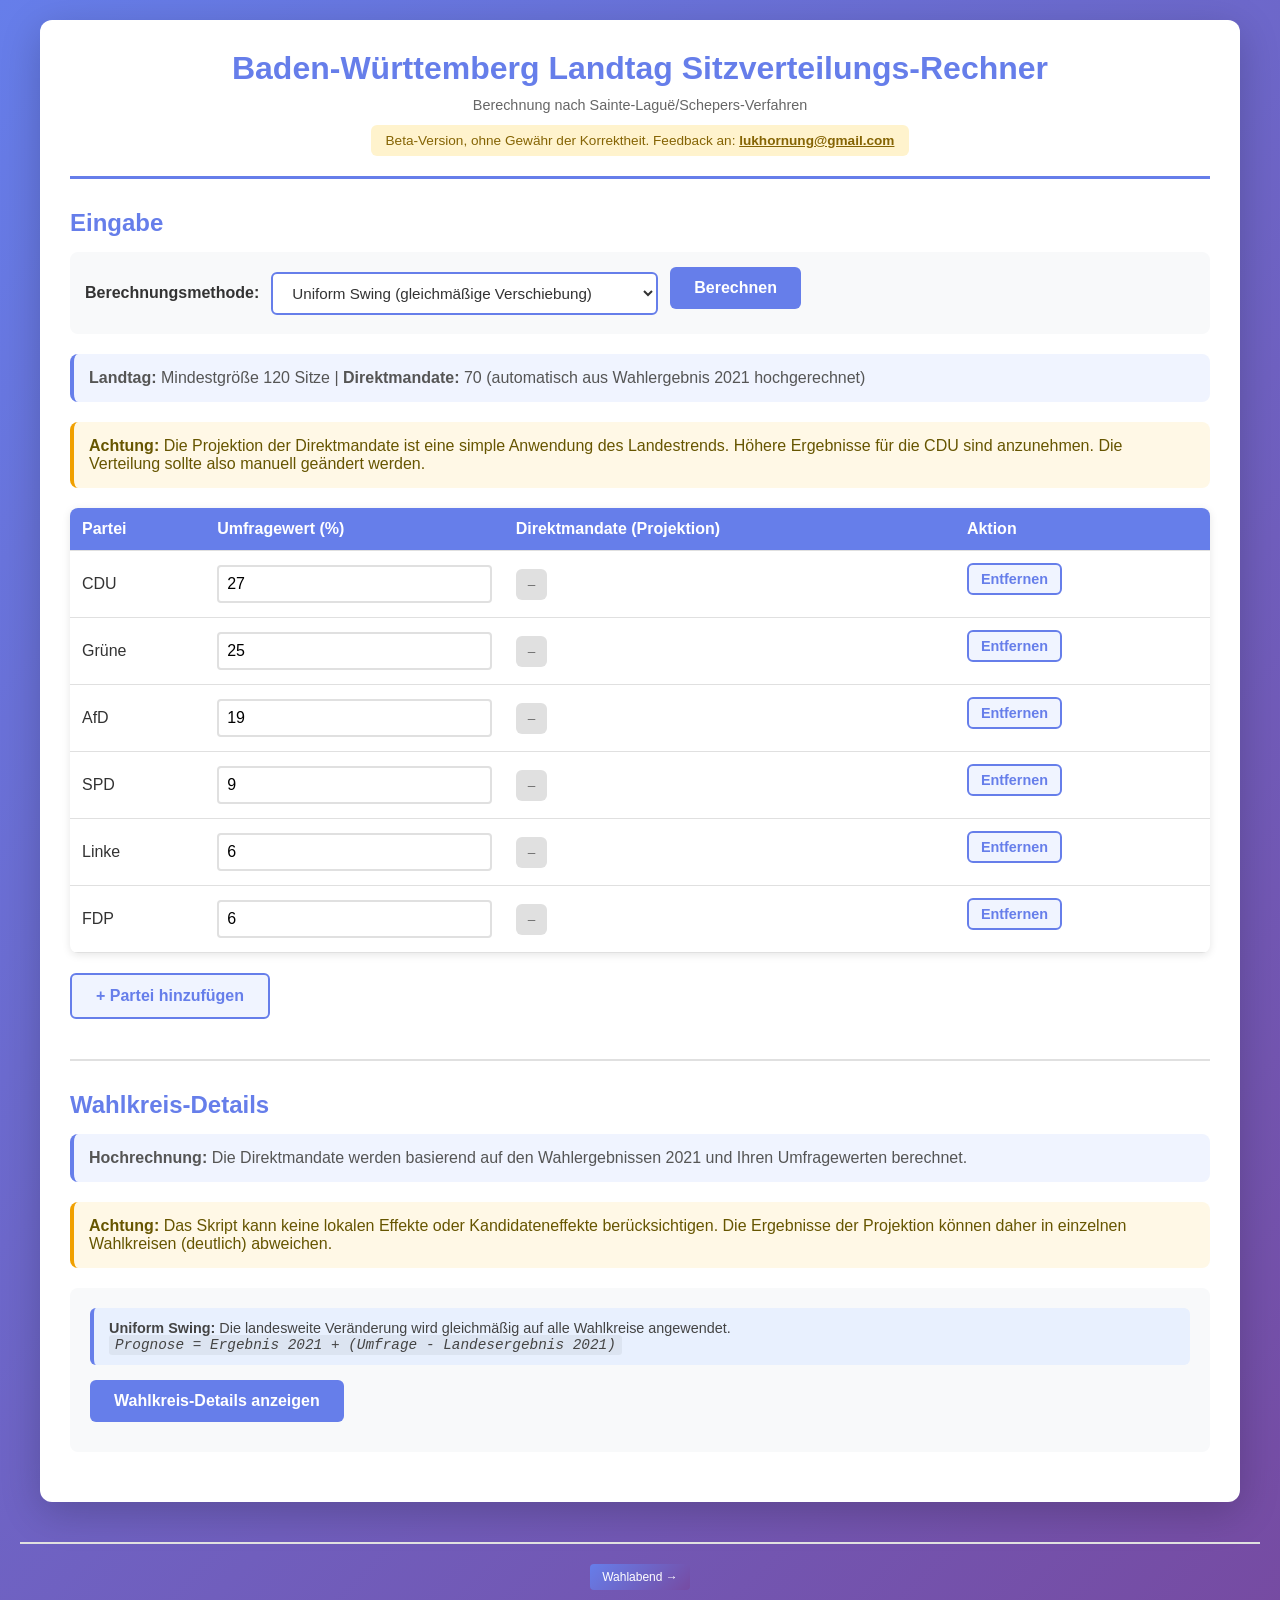
==== commit 300e78ac: "Sitzverteilung automatisch bei Direktmandate-Eingabe berechnen, zweiten Berechnen-Button entfernt Ma" ====
--- a/index.html
+++ b/index.html
@@ -49,7 +49,6 @@
             </table>
             
             <button id="add-party-btn" class="btn-secondary">+ Partei hinzufügen</button>
-            <button id="calculate-btn" class="btn-primary">Sitzverteilung berechnen</button>
             
             <div id="validation-message" class="validation-message"></div>
         </div>
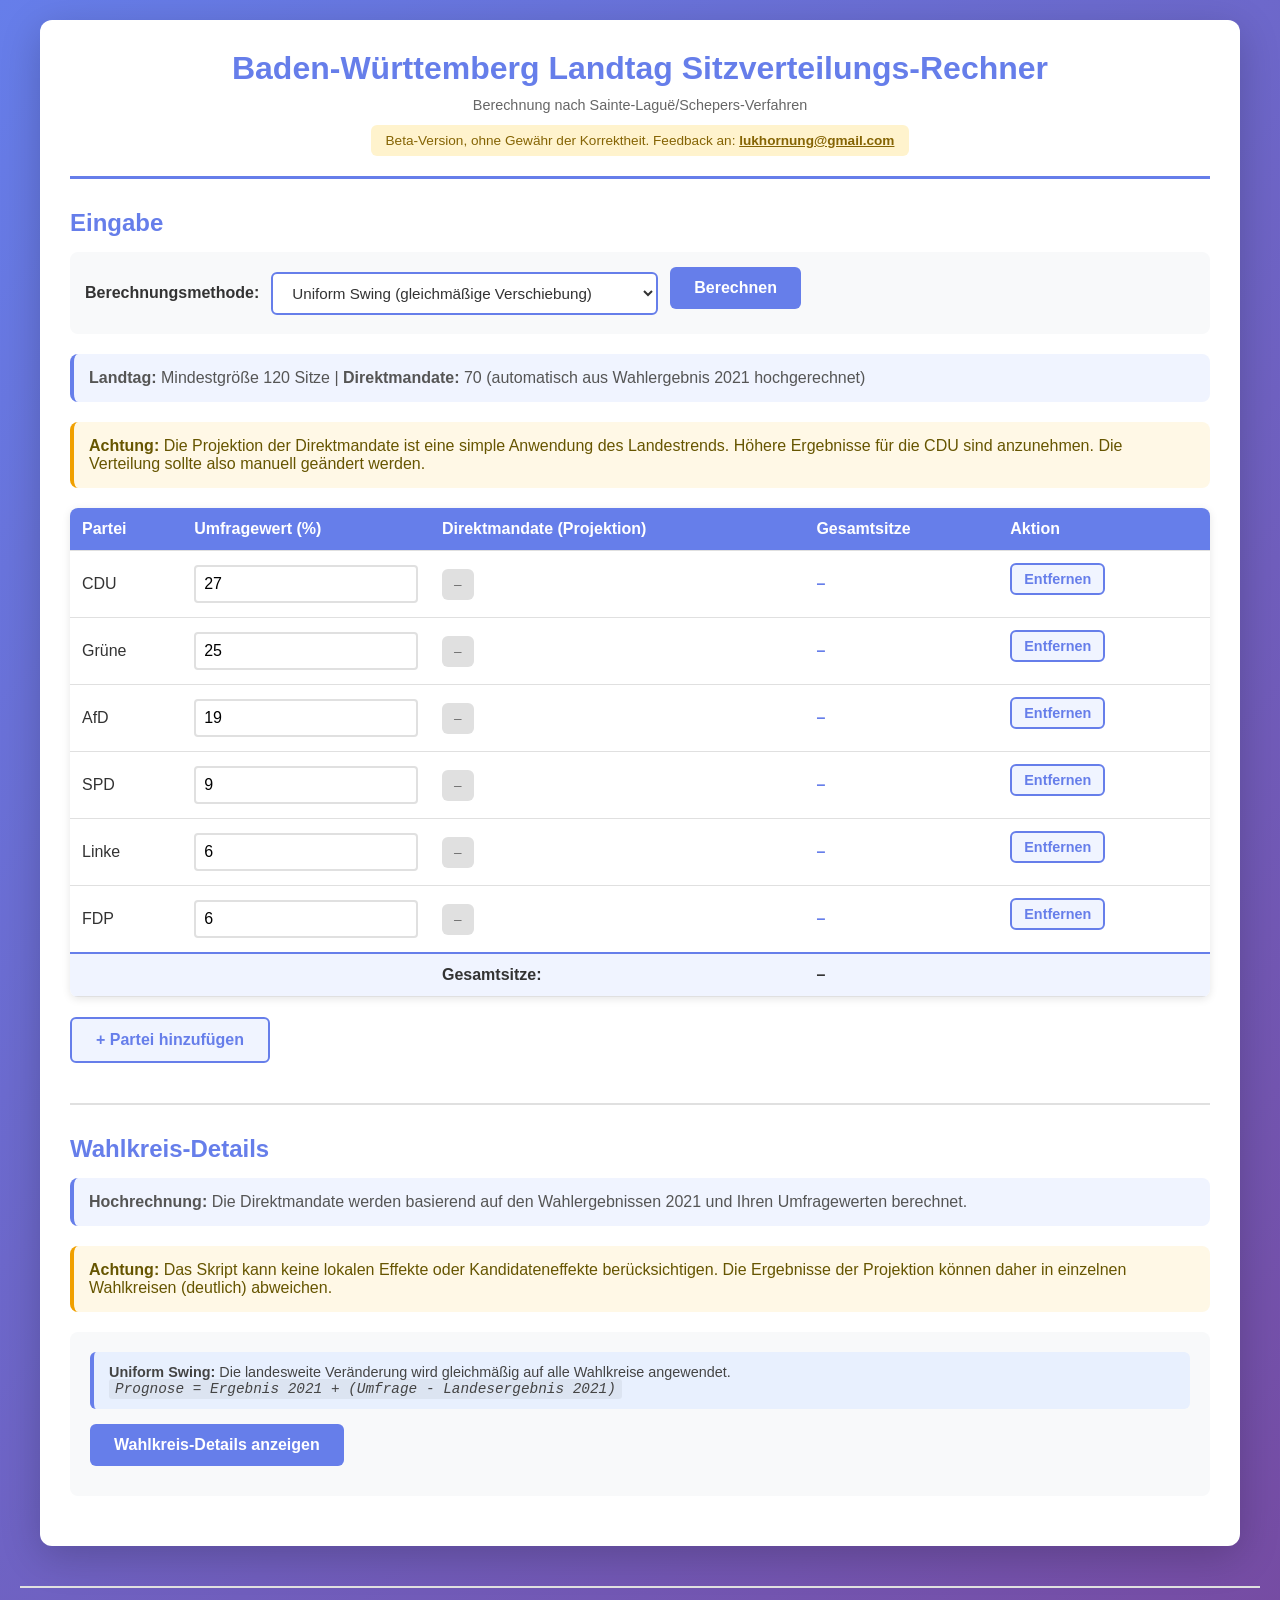
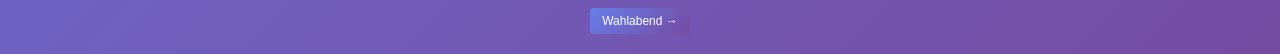
==== commit f134e953: "Gesamtsitze in Eingabetabelle anzeigen (Spalte + Summe in Fußzeile) Made-with: Cursor" ====
--- a/index.html
+++ b/index.html
@@ -40,12 +40,21 @@
                         <th>Partei</th>
                         <th>Umfragewert (%)</th>
                         <th>Direktmandate (Projektion)</th>
+                        <th>Gesamtsitze</th>
                         <th>Aktion</th>
                     </tr>
                 </thead>
                 <tbody id="party-tbody">
                     <!-- Parties will be added here -->
                 </tbody>
+                <tfoot>
+                    <tr class="party-table-footer">
+                        <td colspan="2"></td>
+                        <td><strong>Gesamtsitze:</strong></td>
+                        <td id="party-table-total-seats">–</td>
+                        <td></td>
+                    </tr>
+                </tfoot>
             </table>
             
             <button id="add-party-btn" class="btn-secondary">+ Partei hinzufügen</button>
--- a/styles.css
+++ b/styles.css
@@ -158,6 +158,18 @@
 
 .input-table tbody tr:hover {
     background: #f8f9ff;
+}
+
+.input-table tr.party-table-footer td {
+    background: #f0f4ff;
+    font-weight: 600;
+    border-top: 2px solid #667eea;
+    padding: 12px;
+}
+
+.input-table .party-seats-cell {
+    font-weight: 600;
+    color: #667eea;
 }
 
 .input-table input {
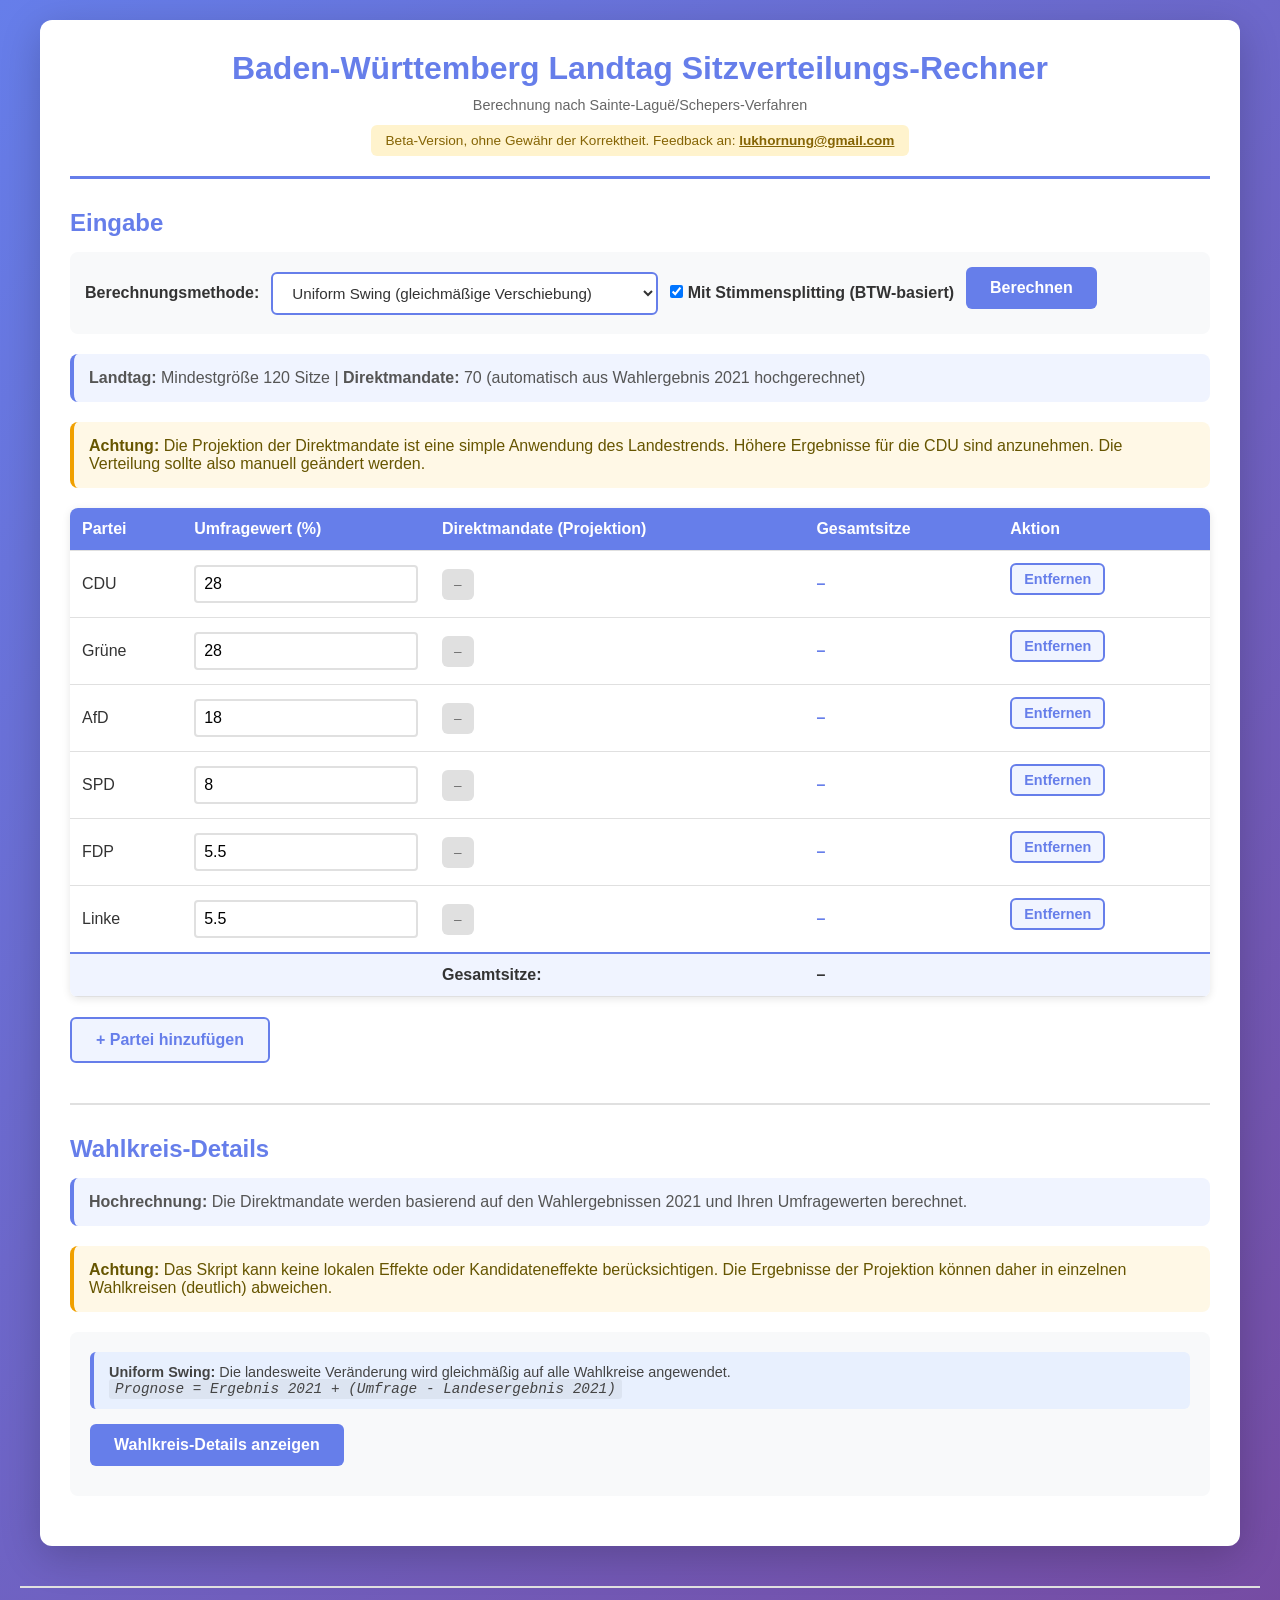
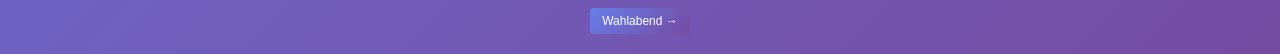
==== commit 8af25bb0: "Stimmensplitting-Modell integriert, Umfragewerte März 2026 - BTW-Split-Ratios und LTW-Adjustments (A" ====
--- a/index.html
+++ b/index.html
@@ -23,6 +23,10 @@
                     <option value="uniform">Uniform Swing (gleichmäßige Verschiebung)</option>
                     <option value="hybrid">Wahlkreis-Profil (historische Faktoren 2016/2021)</option>
                 </select>
+                <label class="splitting-toggle">
+                    <input type="checkbox" id="use-splitting" checked>
+                    Mit Stimmensplitting (BTW-basiert)
+                </label>
                 <button id="calculate-direktmandate-btn" class="btn-primary" onclick="autoCalculateDirektmandate()">Berechnen</button>
             </div>
             
@@ -234,6 +238,10 @@
                     </div>
                     <div class="comparison-column">
                         <h4>Prognose 2026</h4>
+                        <div class="modal-stimmen-toggle">
+                            <button type="button" class="toggle-btn active" data-mode="erst" id="modal-toggle-erst">Erststimme</button>
+                            <button type="button" class="toggle-btn" data-mode="zweit" id="modal-toggle-zweit">Zweitstimme</button>
+                        </div>
                         <div id="modal-ergebnis-2026" class="ergebnis-bars">
                             <!-- 2026 Prognose -->
                         </div>
--- a/styles.css
+++ b/styles.css
@@ -896,6 +896,28 @@
     background: #f8f9fa;
     border-radius: 8px;
     padding: 20px;
+}
+
+.modal-stimmen-toggle {
+    display: flex;
+    gap: 8px;
+    margin-bottom: 12px;
+}
+.modal-stimmen-toggle .toggle-btn {
+    padding: 6px 12px;
+    border: 2px solid #667eea;
+    background: #fff;
+    color: #667eea;
+    border-radius: 6px;
+    cursor: pointer;
+    font-size: 0.9em;
+}
+.modal-stimmen-toggle .toggle-btn:hover {
+    background: #f0f4ff;
+}
+.modal-stimmen-toggle .toggle-btn.active {
+    background: #667eea;
+    color: #fff;
 }
 
 .comparison-column h4 {
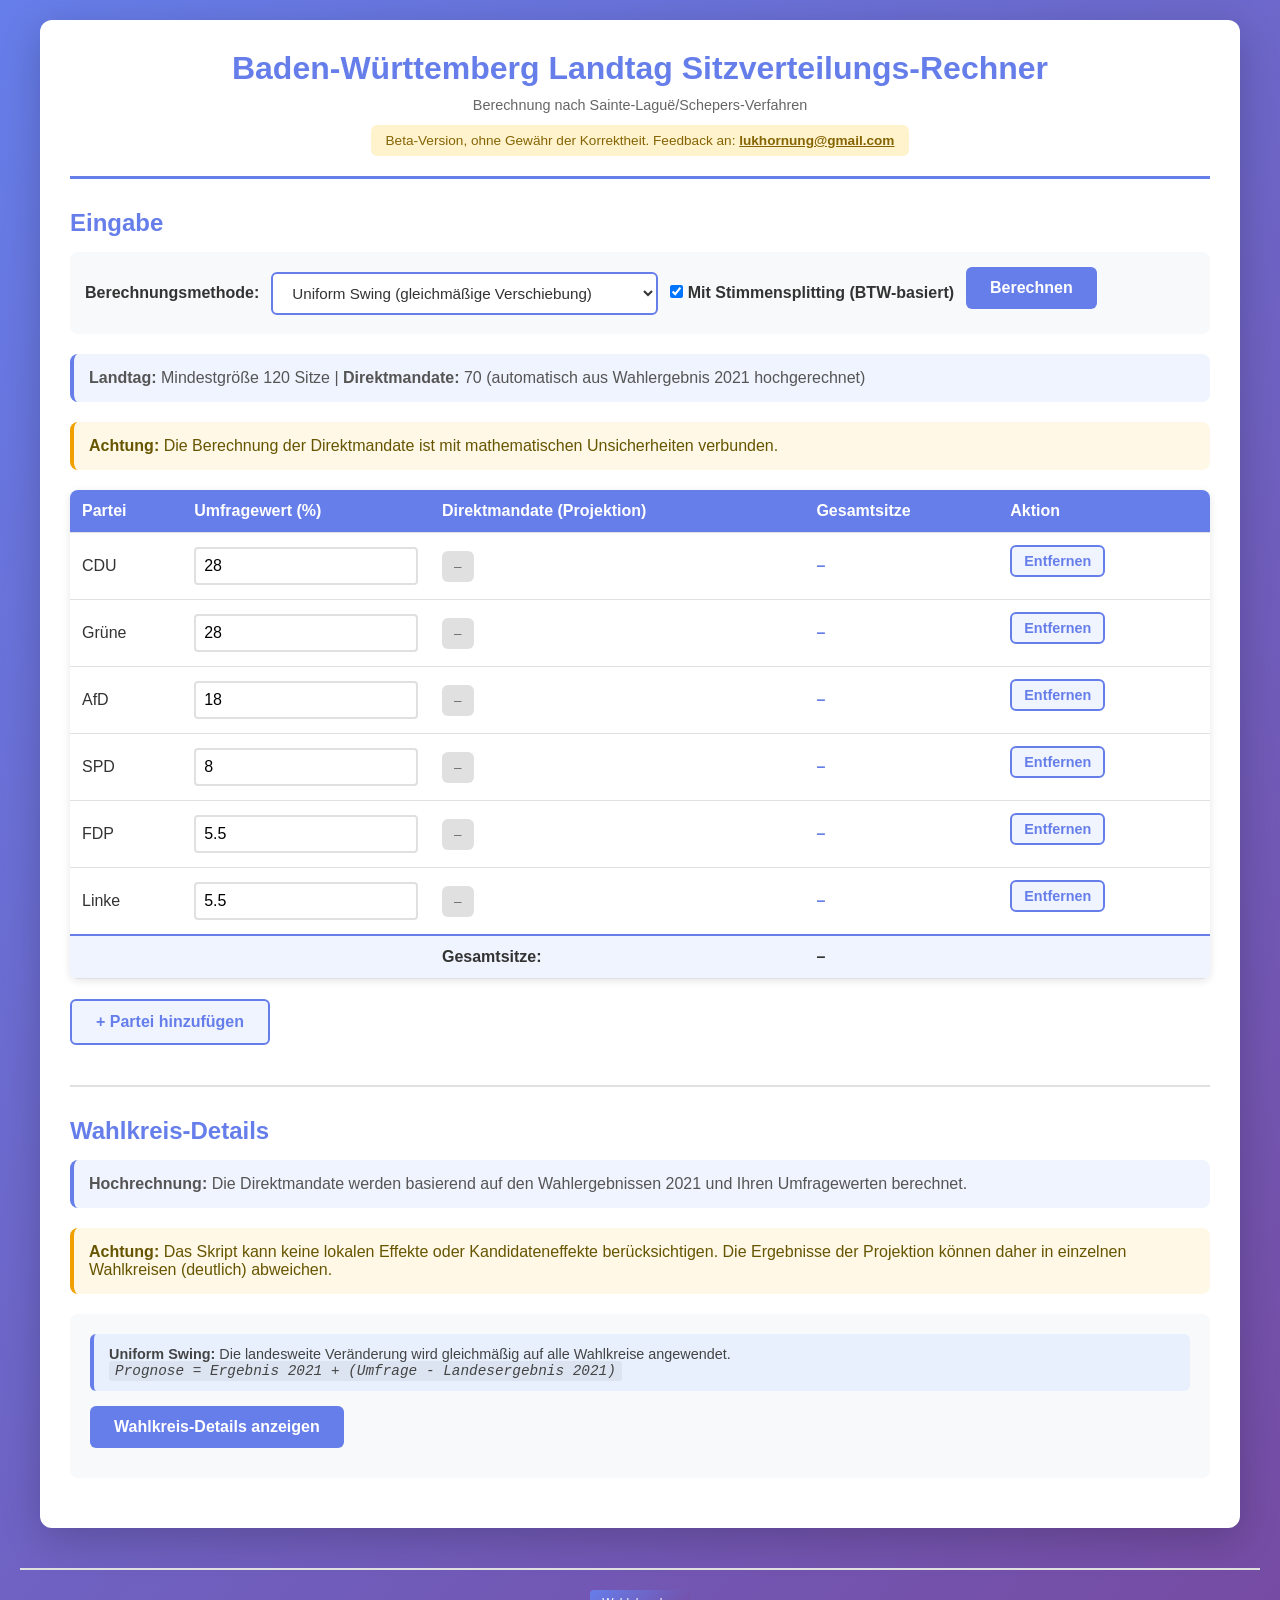
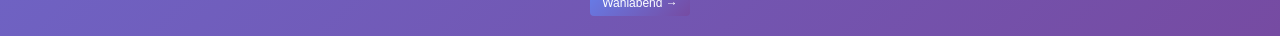
==== commit 7f6e4b2b: "Warnhinweis: Berechnung der Direktmandate mit mathematischen Unsicherheiten Made-with: Cursor" ====
--- a/index.html
+++ b/index.html
@@ -35,7 +35,7 @@
             </div>
             
             <div class="warning-box">
-                <p><strong>Achtung:</strong> Die Projektion der Direktmandate ist eine simple Anwendung des Landestrends. Höhere Ergebnisse für die CDU sind anzunehmen. Die Verteilung sollte also manuell geändert werden.</p>
+                <p><strong>Achtung:</strong> Die Berechnung der Direktmandate ist mit mathematischen Unsicherheiten verbunden.</p>
             </div>
 
             <table id="party-table" class="input-table">
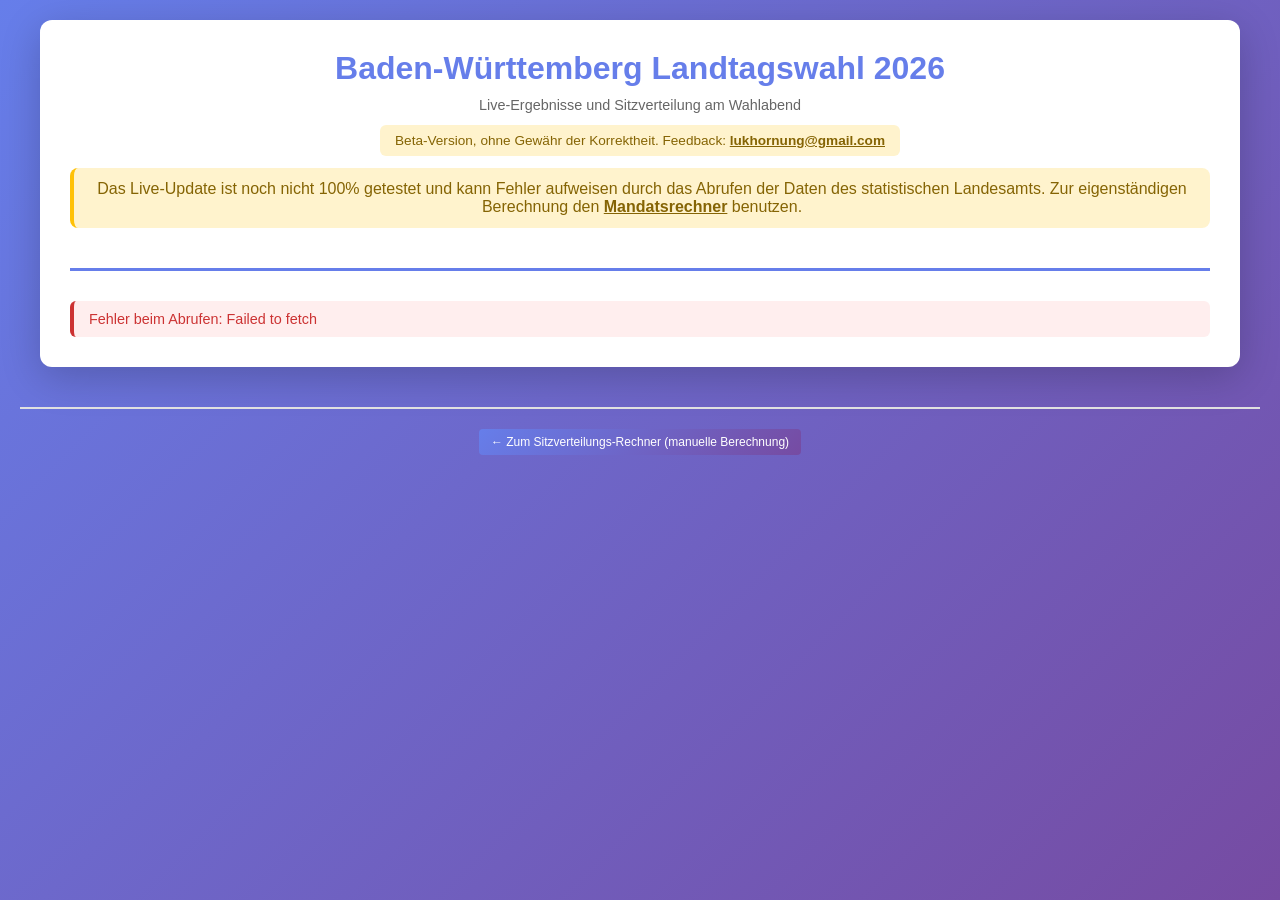
==== commit 66c89d8f: "Wahlabend als Startseite, Rechner nach rechner.html verschoben - wahlabend.html → index.html (Live-E" ====
--- a/index.html
+++ b/index.html
@@ -3,262 +3,97 @@
 <head>
     <meta charset="UTF-8">
     <meta name="viewport" content="width=device-width, initial-scale=1.0">
-    <title>Baden-Württemberg Landtag Sitzverteilungs-Rechner</title>
+    <title>LTW 2026 – Live-Ergebnisse Baden-Württemberg</title>
     <link rel="stylesheet" href="styles.css">
 </head>
 <body>
     <div class="container">
         <header>
-            <h1>Baden-Württemberg Landtag Sitzverteilungs-Rechner</h1>
-            <p class="subtitle">Berechnung nach Sainte-Laguë/Schepers-Verfahren</p>
-            <p class="beta-notice">Beta-Version, ohne Gewähr der Korrektheit. Feedback an: <a href="mailto:lukhornung@gmail.com">lukhornung@gmail.com</a></p>
+            <h1>Baden-Württemberg Landtagswahl 2026</h1>
+            <p class="subtitle">Live-Ergebnisse und Sitzverteilung am Wahlabend</p>
+            <p class="beta-notice">Beta-Version, ohne Gewähr der Korrektheit. Feedback: <a href="mailto:lukhornung@gmail.com">lukhornung@gmail.com</a></p>
+            <div class="info-box" style="margin-top:12px; background:#fff3cd; border-left:4px solid #ffc107; padding:12px 16px; color:#856404;">
+                Das Live-Update ist noch nicht 100% getestet und kann Fehler aufweisen durch das Abrufen der Daten des statistischen Landesamts.
+                Zur eigenständigen Berechnung den <a href="rechner.html" style="color:#856404; font-weight:600;">Mandatsrechner</a> benutzen.
+            </div>
         </header>
 
-        <div class="input-section">
-            <h2>Eingabe</h2>
-            
-            <div id="swing-method-container" class="swing-method-container">
-                <label for="swing-method">Berechnungsmethode:</label>
-                <select id="swing-method">
-                    <option value="uniform">Uniform Swing (gleichmäßige Verschiebung)</option>
-                    <option value="hybrid">Wahlkreis-Profil (historische Faktoren 2016/2021)</option>
-                </select>
-                <label class="splitting-toggle">
-                    <input type="checkbox" id="use-splitting" checked>
-                    Mit Stimmensplitting (BTW-basiert)
-                </label>
-                <button id="calculate-direktmandate-btn" class="btn-primary" onclick="autoCalculateDirektmandate()">Berechnen</button>
+        <!-- Versteckte Felder für die interne Logik -->
+        <input type="hidden" id="csv-url" value="https://wahlen.statistik-bw.de/ltw26/ltw26-ergebnisse.csv">
+        <input type="hidden" id="auto-refresh" checked>
+        <input type="hidden" id="refresh-interval" value="30">
+        <span id="refresh-countdown" class="wa-countdown hidden"></span>
+        <div id="wa-status" class="wahlabend-status hidden"></div>
+
+        <!-- Auszählungsstand -->
+        <div id="wa-auszaehlungsstand" class="wa-stand hidden">
+            <div class="wa-stand-inner">
+                <div class="wa-stand-text">
+                    <span class="wa-stand-label">Ausgezählt:</span>
+                    <strong><span id="wa-gemeldet">0</span></strong> von
+                    <strong><span id="wa-gesamt">0</span></strong> Wahlbezirken &mdash;
+                    <strong><span id="wa-pct">0,0</span>%</strong>
+                </div>
+                <div class="wa-stand-time">Letzter Abruf: <span id="wa-last-update">–</span></div>
             </div>
-            
-            <div class="info-box">
-                <p><strong>Landtag:</strong> Mindestgröße 120 Sitze | <strong>Direktmandate:</strong> 70 (automatisch aus Wahlergebnis 2021 hochgerechnet)</p>
-            </div>
-            
-            <div class="warning-box">
-                <p><strong>Achtung:</strong> Die Berechnung der Direktmandate ist mit mathematischen Unsicherheiten verbunden.</p>
-            </div>
-
-            <table id="party-table" class="input-table">
-                <thead>
-                    <tr>
-                        <th>Partei</th>
-                        <th>Umfragewert (%)</th>
-                        <th>Direktmandate (Projektion)</th>
-                        <th>Gesamtsitze</th>
-                        <th>Aktion</th>
-                    </tr>
-                </thead>
-                <tbody id="party-tbody">
-                    <!-- Parties will be added here -->
-                </tbody>
-                <tfoot>
-                    <tr class="party-table-footer">
-                        <td colspan="2"></td>
-                        <td><strong>Gesamtsitze:</strong></td>
-                        <td id="party-table-total-seats">–</td>
-                        <td></td>
-                    </tr>
-                </tfoot>
-            </table>
-            
-            <button id="add-party-btn" class="btn-secondary">+ Partei hinzufügen</button>
-            
-            <div id="validation-message" class="validation-message"></div>
-        </div>
-
-        <div id="results-section" class="results-section hidden">
-            <h2>Ergebnis</h2>
-            
-            <div class="summary-box">
-                <div class="summary-item">
-                    <span class="summary-label">Gesamtsitze:</span>
-                    <span id="total-seats" class="summary-value">0</span>
-                </div>
-                <div class="summary-item">
-                    <span class="summary-label">Überhangmandate:</span>
-                    <span id="overhang-seats" class="summary-value">0</span>
-                </div>
-                <div class="summary-item">
-                    <span class="summary-label">Ausgleichsmandate:</span>
-                    <span id="compensation-seats" class="summary-value">0</span>
-                </div>
-            </div>
-
-            <table id="results-table" class="results-table">
-                <thead>
-                    <tr>
-                        <th>Partei</th>
-                        <th>Zweitstimmen (%)</th>
-                        <th>Direktmandate</th>
-                        <th>Gesamtsitze</th>
-                        <th>davon Überhang</th>
-                        <th>davon Ausgleich</th>
-                    </tr>
-                </thead>
-                <tbody id="results-tbody">
-                    <!-- Results will be added here -->
-                </tbody>
-            </table>
-
-            <div class="coalition-container">
-                <h3>Koalitionsrechner</h3>
-                <div class="coalition-selector">
-                    <p>Wählen Sie die Parteien für Ihre Koalition:</p>
-                    <div id="coalition-checkboxes" class="coalition-checkboxes">
-                        <!-- Checkboxes will be added here -->
-                    </div>
-                    <button id="calculate-coalition-btn" class="btn-primary">Koalition berechnen</button>
-                </div>
-                <div id="coalition-results" class="coalition-results">
-                    <!-- Coalition results will be shown here -->
-                </div>
+            <div class="wa-progress-bar">
+                <div class="wa-progress-fill" id="wa-progress-fill" style="width:0%"></div>
             </div>
         </div>
 
-        <div class="prognose-section">
-            <h2>Wahlkreis-Details</h2>
-            <div class="info-box">
-                <p><strong>Hochrechnung:</strong> Die Direktmandate werden basierend auf den Wahlergebnissen 2021 und Ihren Umfragewerten berechnet.</p>
+        <!-- Sitzverteilung (kombiniert: aktuell + Hochrechnung) -->
+        <div id="wa-sitzverteilung-section" class="wa-section hidden">
+            <h2>Sitzverteilung <span id="wa-sv-badge" class="wa-prognose-badge hidden">inkl. Hochrechnung</span></h2>
+            <div id="wa-sv-info" class="info-box" style="margin-bottom:16px"></div>
+            <div id="wa-sv-summary" class="wa-sv-summary"></div>
+            <div class="wa-chart-scroll">
+                <div id="wa-sv-chart" class="wa-chart-container"></div>
             </div>
-            <div class="warning-box">
-                <p><strong>Achtung:</strong> Das Skript kann keine lokalen Effekte oder Kandidateneffekte berücksichtigen. Die Ergebnisse der Projektion können daher in einzelnen Wahlkreisen (deutlich) abweichen.</p>
+            <div id="wa-sv-legend" class="wa-sv-legend hidden">
+                <span class="wa-legend-item"><span class="wa-legend-solid"></span> Aktueller Stand</span>
+                <span class="wa-legend-item"><span class="wa-legend-hatched"></span> Hochrechnung Direktmandate sowie Überhang- und Ausgleichsmandate</span>
             </div>
-            
-            <div class="prognose-controls">
-                <div class="method-description" id="method-description">
-                    <p><strong>Uniform Swing:</strong> Die landesweite Veränderung wird gleichmäßig auf alle Wahlkreise angewendet.<br>
-                    <em>Prognose = Ergebnis 2021 + (Umfrage - Landesergebnis 2021)</em></p>
-                </div>
-                <button id="calculate-prognose-btn" class="btn-primary">Wahlkreis-Details anzeigen</button>
-            </div>
-
-            <div id="prognose-summary" class="prognose-summary hidden">
-                <h3>Direktmandate-Verteilung</h3>
-                <div id="prognose-mandate-overview" class="mandate-overview">
-                    <!-- Übersicht wird hier eingefügt -->
-                </div>
-                <div class="prognose-changes">
-                    <span id="prognose-changes-text"></span>
-                </div>
-            </div>
-
-            <div id="wahlkreis-details" class="wahlkreis-details hidden">
-                <div class="wahlkreis-header">
-                    <h3>Alle 70 Wahlkreise</h3>
-                    <button id="toggle-wahlkreise-btn" class="btn-secondary">Details anzeigen ▼</button>
-                </div>
-                <div id="wahlkreis-list" class="wahlkreis-list hidden">
-                    <!-- Wahlkreis-Liste wird hier eingefügt -->
-                </div>
-            </div>
+            <div id="wa-sv-direktmandate" class="wa-sv-direktmandate"></div>
         </div>
 
-        <!-- Wahlabend Section -->
-        <div class="wahlabend-section hidden" id="wahlabend-section">
-            <div class="wahlabend-login" id="wahlabend-login">
-                <h2>Wahlabend</h2>
-                <p class="wahlabend-description">Zugang zu Live-Wahlergebnissen aus allen Wahlkreisen</p>
-                <div class="wahlabend-password-box">
-                    <input type="password" id="wahlabend-password" placeholder="Passwort eingeben" autocomplete="off">
-                    <button class="btn-primary" onclick="checkWahlabendPassword()">Zugang</button>
-                </div>
-                <div id="wahlabend-password-error" class="wahlabend-error hidden"></div>
+        <!-- Koalitionsrechner -->
+        <div id="wa-koalition-section" class="wa-section hidden">
+            <h2>Koalitionsrechner</h2>
+            <div class="coalition-selector">
+                <p>Parteien für die Koalition auswählen:</p>
+                <div id="wa-coalition-checkboxes" class="coalition-checkboxes"></div>
+                <button class="btn-primary" onclick="berechneKoalition()" style="margin-top:14px">Koalition berechnen</button>
             </div>
-            
-            <div class="wahlabend-content hidden" id="wahlabend-content">
-                <h2>Live-Wahlergebnisse</h2>
-                
-                <div class="wahlabend-settings">
-                    <div class="setting-item">
-                        <label>
-                            <input type="checkbox" id="use-dummy-data" checked onchange="toggleDummyData()">
-                            Dummy-Daten verwenden (für Tests)
-                        </label>
-                    </div>
-                    <div class="setting-item">
-                        <button class="btn-primary" onclick="fetchWahlergebnisse()" id="fetch-results-btn">Daten abrufen</button>
-                        <button class="btn-secondary" onclick="toggleWahlabendSection()">Schließen</button>
-                    </div>
-                    <div id="wahlabend-status" class="wahlabend-status"></div>
-                </div>
+            <div id="wa-coalition-results" class="coalition-results"></div>
+        </div>
 
-                <div id="wahlabend-results" class="wahlabend-results hidden">
-                    <div class="wahlabend-summary">
-                        <h3>Direktmandate-Übersicht</h3>
-                        <div id="wahlabend-mandate-overview" class="mandate-overview">
-                            <!-- Wird dynamisch gefüllt -->
-                        </div>
-                    </div>
-
-                    <div class="wahlabend-details">
-                        <h3>Alle 70 Wahlkreise</h3>
-                        <div class="wahlabend-table-container">
-                            <table id="wahlabend-table" class="wahlabend-table">
-                                <thead>
-                                    <tr>
-                                        <th>WK</th>
-                                        <th>Name</th>
-                                        <th>Gewinner</th>
-                                        <th>Auszählung</th>
-                                        <th>Erststimmen</th>
-                                        <th>Vorsprung</th>
-                                        <th>Wahrscheinlichkeit</th>
-                                        <th>Schnellmeldungen</th>
-                                        <th>Status</th>
-                                    </tr>
-                                </thead>
-                                <tbody id="wahlabend-tbody">
-                                    <!-- Wird dynamisch gefüllt -->
-                                </tbody>
-                            </table>
-                        </div>
-                    </div>
-                </div>
+        <!-- Wahlkreis-Details -->
+        <div id="wa-wahlkreis-section" class="wa-section hidden">
+            <h2>Alle 70 Wahlkreise</h2>
+            <div class="wahlabend-table-container">
+                <table class="wahlabend-table">
+                    <thead>
+                        <tr>
+                            <th class="wk-id">WK</th>
+                            <th class="wk-name">Wahlkreis</th>
+                            <th>Direktmandat</th>
+                            <th class="wk-auszahlung">Ausgezählt</th>
+                            <th class="wk-stimmen">Stimmführer (vorläufig)</th>
+                            <th class="wk-vorsprung">Vorsprung</th>
+                            <th class="wk-prognose">Prognose</th>
+                            <th class="wk-status">Status</th>
+                        </tr>
+                    </thead>
+                    <tbody id="wa-wahlkreis-tbody"></tbody>
+                </table>
             </div>
         </div>
     </div>
 
-    <!-- Wahlkreis Detail Modal -->
-    <div id="wahlkreis-modal" class="modal hidden">
-        <div class="modal-content">
-            <div class="modal-header">
-                <h3 id="modal-wahlkreis-name">Wahlkreis</h3>
-                <button class="modal-close" onclick="closeWahlkreisModal()">&times;</button>
-            </div>
-            <div class="modal-body">
-                <div class="comparison-container">
-                    <div class="comparison-column">
-                        <h4>Ergebnis 2021</h4>
-                        <div id="modal-ergebnis-2021" class="ergebnis-bars">
-                            <!-- 2021 Ergebnisse -->
-                        </div>
-                        <div class="gewinner-info">
-                            <strong>Gewinner:</strong> <span id="modal-gewinner-2021"></span>
-                        </div>
-                    </div>
-                    <div class="comparison-column">
-                        <h4>Prognose 2026</h4>
-                        <div class="modal-stimmen-toggle">
-                            <button type="button" class="toggle-btn active" data-mode="erst" id="modal-toggle-erst">Erststimme</button>
-                            <button type="button" class="toggle-btn" data-mode="zweit" id="modal-toggle-zweit">Zweitstimme</button>
-                        </div>
-                        <div id="modal-ergebnis-2026" class="ergebnis-bars">
-                            <!-- 2026 Prognose -->
-                        </div>
-                        <div class="gewinner-info">
-                            <strong>Gewinner:</strong> <span id="modal-gewinner-2026"></span>
-                        </div>
-                    </div>
-                </div>
-            </div>
-        </div>
-    </div>
-
-    <!-- Footer with Wahlabend Button -->
     <footer class="page-footer">
-        <a href="wahlabend.html" class="wahlabend-toggle" style="text-decoration:none">Wahlabend →</a>
+        <a href="rechner.html" class="wahlabend-toggle" style="text-decoration:none">← Zum Sitzverteilungs-Rechner (manuelle Berechnung)</a>
     </footer>
 
-    <script src="script.js"></script>
+    <script src="wahlabend.js"></script>
 </body>
 </html>
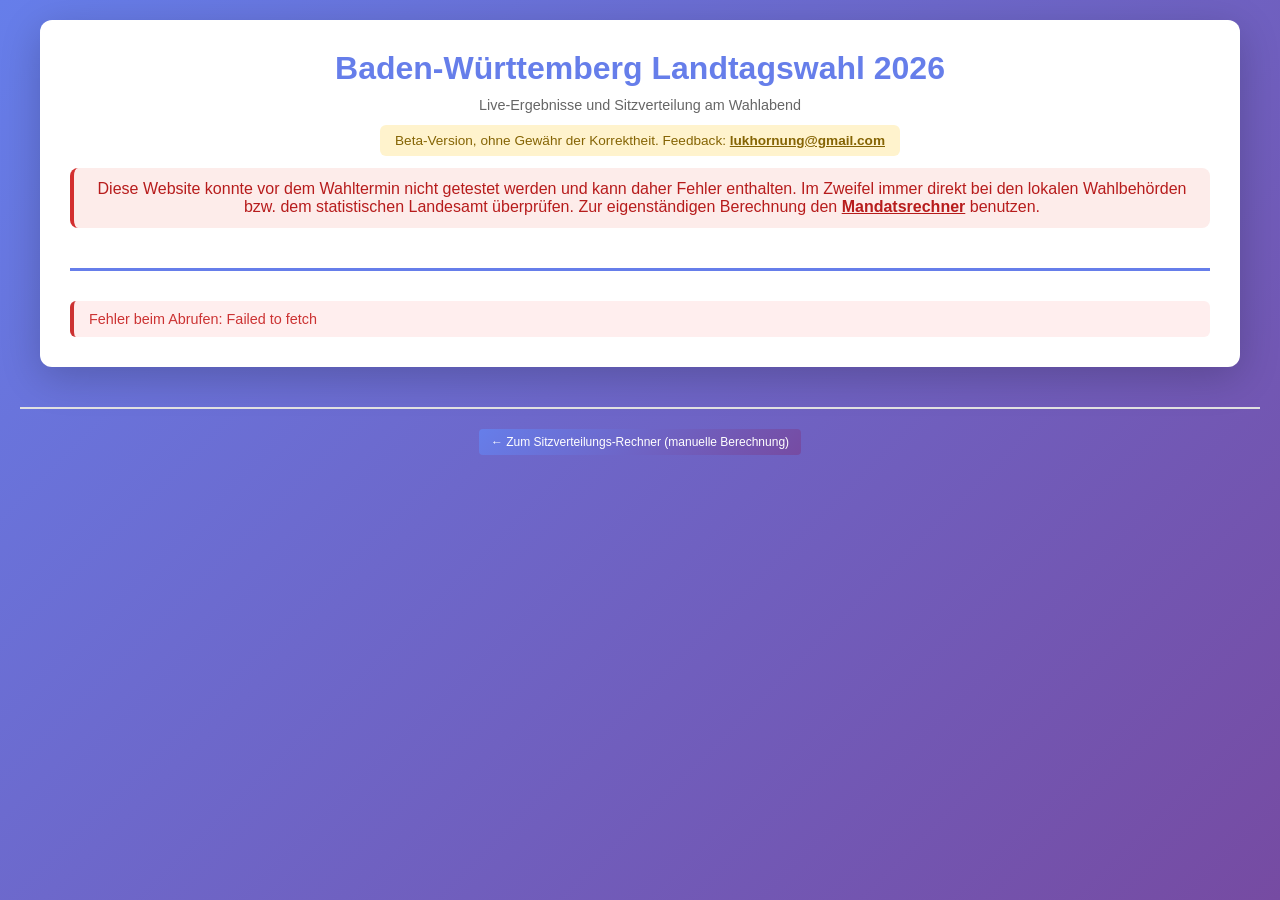
==== commit 735126d6: "Warnhinweis rot einfärben und Text aktualisieren Hinweis auf fehlende Tests vor dem Wahltermin und V" ====
--- a/index.html
+++ b/index.html
@@ -12,9 +12,10 @@
             <h1>Baden-Württemberg Landtagswahl 2026</h1>
             <p class="subtitle">Live-Ergebnisse und Sitzverteilung am Wahlabend</p>
             <p class="beta-notice">Beta-Version, ohne Gewähr der Korrektheit. Feedback: <a href="mailto:lukhornung@gmail.com">lukhornung@gmail.com</a></p>
-            <div class="info-box" style="margin-top:12px; background:#fff3cd; border-left:4px solid #ffc107; padding:12px 16px; color:#856404;">
-                Das Live-Update ist noch nicht 100% getestet und kann Fehler aufweisen durch das Abrufen der Daten des statistischen Landesamts.
-                Zur eigenständigen Berechnung den <a href="rechner.html" style="color:#856404; font-weight:600;">Mandatsrechner</a> benutzen.
+            <div class="info-box" style="margin-top:12px; background:#fdecea; border-left:4px solid #d32f2f; padding:12px 16px; color:#b71c1c;">
+                Diese Website konnte vor dem Wahltermin nicht getestet werden und kann daher Fehler enthalten.
+                Im Zweifel immer direkt bei den lokalen Wahlbehörden bzw. dem statistischen Landesamt überprüfen.
+                Zur eigenständigen Berechnung den <a href="rechner.html" style="color:#b71c1c; font-weight:600;">Mandatsrechner</a> benutzen.
             </div>
         </header>
 
@@ -90,6 +91,17 @@
         </div>
     </div>
 
+    <!-- Wahlkreis-Detail-Modal -->
+    <div id="wk-detail-modal" class="modal hidden" onclick="if(event.target===this)closeWkDetail()">
+        <div class="modal-content wk-detail-modal-content">
+            <div class="modal-header">
+                <h3 id="wk-detail-title">Wahlkreis</h3>
+                <button class="modal-close" onclick="closeWkDetail()">&times;</button>
+            </div>
+            <div class="modal-body" id="wk-detail-body"></div>
+        </div>
+    </div>
+
     <footer class="page-footer">
         <a href="rechner.html" class="wahlabend-toggle" style="text-decoration:none">← Zum Sitzverteilungs-Rechner (manuelle Berechnung)</a>
     </footer>
--- a/styles.css
+++ b/styles.css
@@ -1865,6 +1865,220 @@
     margin-bottom: 8px;
 }
 
+/* ============================================================
+   WAHLKREIS-DETAIL-MODAL
+   ============================================================ */
+
+.wk-detail-modal-content {
+    max-width: 800px;
+}
+
+.wk-clickable {
+    cursor: pointer;
+    transition: background 0.15s;
+}
+
+.wk-clickable:hover {
+    background: #e8f0fe !important;
+}
+
+.wk-detail-stand {
+    background: linear-gradient(135deg, #667eea 0%, #764ba2 100%);
+    color: white;
+    border-radius: 10px;
+    padding: 16px 20px;
+    margin-bottom: 22px;
+}
+
+.wk-detail-stand-row {
+    margin-bottom: 8px;
+    font-size: 1.02em;
+}
+
+.wk-detail-label {
+    font-weight: 600;
+    margin-right: 4px;
+}
+
+.wk-detail-progress {
+    background: rgba(255,255,255,0.3);
+    border-radius: 6px;
+    height: 8px;
+    overflow: hidden;
+    margin-bottom: 10px;
+}
+
+.wk-detail-progress-fill {
+    background: white;
+    height: 100%;
+    border-radius: 6px;
+    transition: width 0.4s ease;
+}
+
+.wk-detail-stats {
+    display: flex;
+    gap: 18px;
+    flex-wrap: wrap;
+    font-size: 0.88em;
+    opacity: 0.92;
+}
+
+.wk-detail-h4 {
+    color: #667eea;
+    font-size: 1.05em;
+    margin: 20px 0 10px;
+    padding-bottom: 6px;
+    border-bottom: 2px solid #e0e0e0;
+}
+
+.wk-detail-total {
+    font-weight: 400;
+    font-size: 0.85em;
+    color: #888;
+}
+
+.wk-detail-bars {
+    display: flex;
+    flex-direction: column;
+    gap: 6px;
+}
+
+.wk-detail-bar-row {
+    display: flex;
+    align-items: center;
+    gap: 8px;
+}
+
+.wk-detail-bar-party {
+    width: 100px;
+    font-weight: 600;
+    font-size: 0.88em;
+    text-align: right;
+    flex-shrink: 0;
+    overflow: hidden;
+    text-overflow: ellipsis;
+    white-space: nowrap;
+}
+
+.wk-detail-bar-track {
+    flex: 1;
+    height: 22px;
+    background: #eee;
+    border-radius: 4px;
+    overflow: hidden;
+}
+
+.wk-detail-bar-fill {
+    height: 100%;
+    border-radius: 4px;
+    transition: width 0.3s ease;
+    min-width: 2px;
+}
+
+.wk-detail-bar-val {
+    width: 50px;
+    text-align: right;
+    font-weight: 700;
+    font-size: 0.88em;
+    color: #333;
+    flex-shrink: 0;
+}
+
+.wk-detail-bar-abs {
+    width: 70px;
+    text-align: right;
+    font-size: 0.8em;
+    color: #888;
+    flex-shrink: 0;
+}
+
+.wk-detail-gemeinde-scroll {
+    overflow-x: auto;
+    border-radius: 8px;
+    box-shadow: 0 1px 6px rgba(0,0,0,0.08);
+}
+
+.wk-detail-gemeinde-table {
+    width: 100%;
+    border-collapse: collapse;
+    background: white;
+    font-size: 0.9em;
+}
+
+.wk-detail-gemeinde-table thead {
+    background: #667eea;
+    color: white;
+}
+
+.wk-detail-gemeinde-table th,
+.wk-detail-gemeinde-table td {
+    padding: 9px 12px;
+    text-align: left;
+    border-bottom: 1px solid #e8e8e8;
+}
+
+.wk-detail-gemeinde-table th {
+    font-weight: 600;
+    font-size: 0.88em;
+    white-space: nowrap;
+}
+
+.wk-detail-gemeinde-table .text-right {
+    text-align: right;
+}
+
+.wk-detail-gemeinde-table tbody tr:hover {
+    background: #f4f7ff;
+}
+
+.gemeinde-name {
+    font-weight: 600;
+    color: #333;
+}
+
+.gemeinde-pct {
+    font-size: 0.82em;
+    color: #888;
+}
+
+.gemeinde-anteil {
+    font-size: 0.82em;
+    color: #666;
+    margin-left: 4px;
+}
+
+tr.gemeinde-complete {
+    background: #f8fff8;
+}
+
+tr.gemeinde-partial {
+    background: #fffdf3;
+}
+
+tr.gemeinde-pending {
+    opacity: 0.55;
+}
+
+@media (max-width: 768px) {
+    .wk-detail-modal-content {
+        width: 96%;
+    }
+
+    .wk-detail-bar-party {
+        width: 70px;
+        font-size: 0.78em;
+    }
+
+    .wk-detail-bar-abs {
+        display: none;
+    }
+
+    .wk-detail-stats {
+        flex-direction: column;
+        gap: 4px;
+    }
+}
+
 @media (max-width: 768px) {
     .wa-input-row {
         flex-direction: column;
